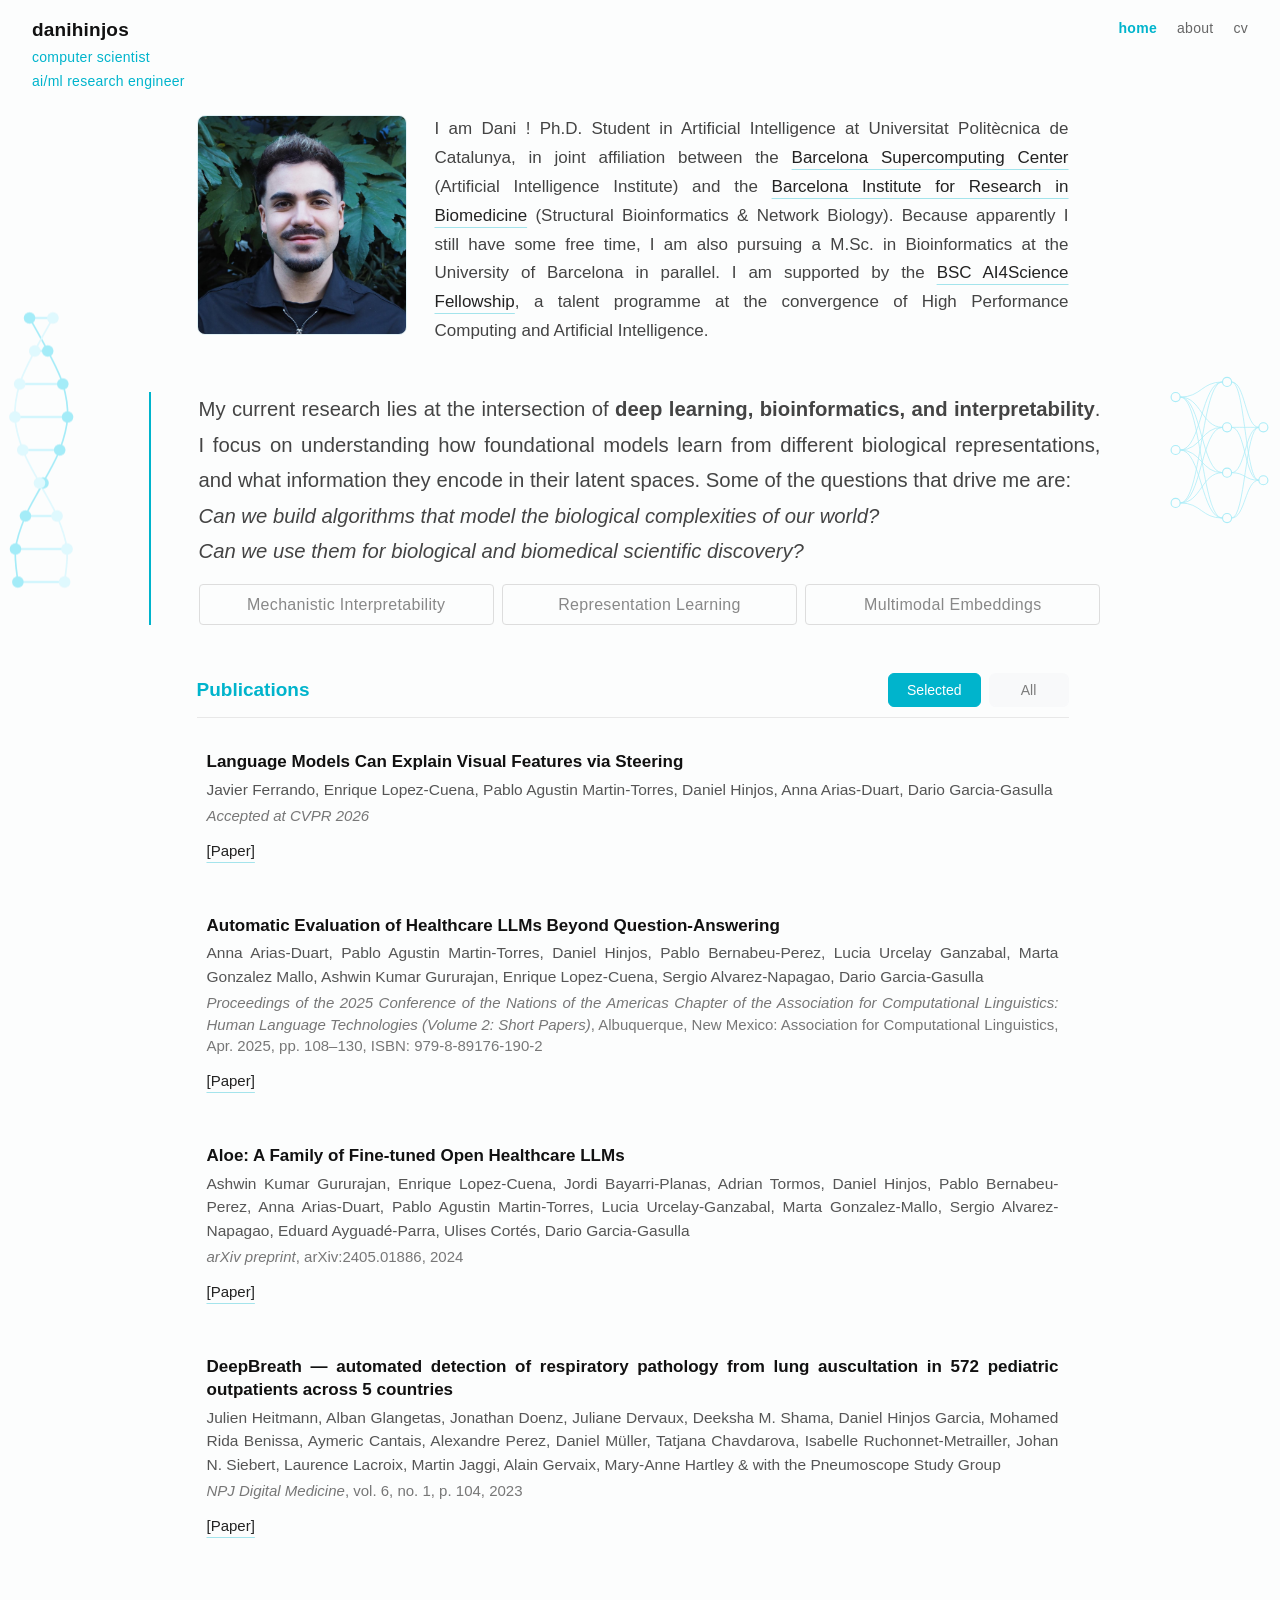
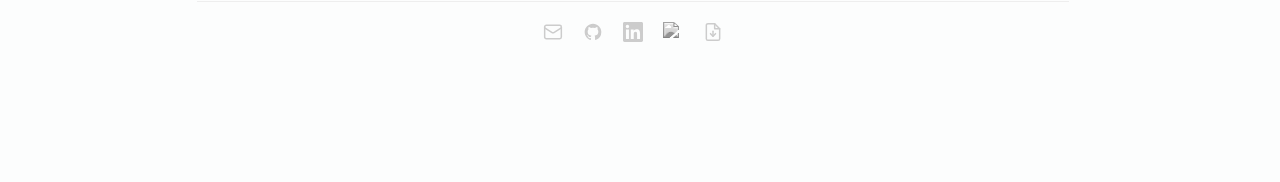
==== index.html @ aaa3933a "Remove 'phd student' from subtitle bar on both pages Co-Authored-By: Claude Sonnet 4.6 <noreply@anth" ====
<!DOCTYPE HTML>
<html lang="en">
<head>
  <meta http-equiv="Content-Type" content="text/html; charset=UTF-8">
  <title>Daniel Hinjos</title>
  <meta name="author" content="Daniel Hinjos García">
  <meta name="viewport" content="width=device-width, initial-scale=1">
  <link rel="stylesheet" href="style.css">
  <link rel="icon" type="image/x-icon" href="favicon.ico">
  <link rel="icon" type="image/png" sizes="32x32" href="favicon-32x32.png">
  <link rel="apple-touch-icon" sizes="180x180" href="apple-touch-icon.png">
</head>
<body>

<!-- DNA helix (left) -->
<svg id="dna-svg" class="deco-dna" xmlns="http://www.w3.org/2000/svg" width="110" height="540" viewBox="0 0 100 360">
  <!-- smooth strand paths updated by JS -->
  <path id="dna-sl" stroke="#00ccee" stroke-width="2" fill="none"/>
  <path id="dna-sr" stroke="#aaefff" stroke-width="2" fill="none"/>
  <!-- rungs (crossbar + dots only) -->
  <g class="dna-rung"><line x1="18" y1="20"  x2="82" y2="20"  stroke="#44ddff" stroke-width="2"/><circle cx="18" cy="20"  r="7" fill="#00ccee"/><circle cx="82" cy="20"  r="7" fill="#aaefff"/></g>
  <g class="dna-rung"><line x1="18" y1="60"  x2="82" y2="60"  stroke="#44ddff" stroke-width="2"/><circle cx="18" cy="60"  r="7" fill="#00ccee"/><circle cx="82" cy="60"  r="7" fill="#aaefff"/></g>
  <g class="dna-rung"><line x1="18" y1="100" x2="82" y2="100" stroke="#44ddff" stroke-width="2"/><circle cx="18" cy="100" r="7" fill="#00ccee"/><circle cx="82" cy="100" r="7" fill="#aaefff"/></g>
  <g class="dna-rung"><line x1="18" y1="140" x2="82" y2="140" stroke="#44ddff" stroke-width="2"/><circle cx="18" cy="140" r="7" fill="#00ccee"/><circle cx="82" cy="140" r="7" fill="#aaefff"/></g>
  <g class="dna-rung"><line x1="18" y1="180" x2="82" y2="180" stroke="#44ddff" stroke-width="2"/><circle cx="18" cy="180" r="7" fill="#00ccee"/><circle cx="82" cy="180" r="7" fill="#aaefff"/></g>
  <g class="dna-rung"><line x1="18" y1="220" x2="82" y2="220" stroke="#44ddff" stroke-width="2"/><circle cx="18" cy="220" r="7" fill="#00ccee"/><circle cx="82" cy="220" r="7" fill="#aaefff"/></g>
  <g class="dna-rung"><line x1="18" y1="260" x2="82" y2="260" stroke="#44ddff" stroke-width="2"/><circle cx="18" cy="260" r="7" fill="#00ccee"/><circle cx="82" cy="260" r="7" fill="#aaefff"/></g>
  <g class="dna-rung"><line x1="18" y1="300" x2="82" y2="300" stroke="#44ddff" stroke-width="2"/><circle cx="18" cy="300" r="7" fill="#00ccee"/><circle cx="82" cy="300" r="7" fill="#aaefff"/></g>
  <g class="dna-rung"><line x1="18" y1="340" x2="82" y2="340" stroke="#44ddff" stroke-width="2"/><circle cx="18" cy="340" r="7" fill="#00ccee"/><circle cx="82" cy="340" r="7" fill="#aaefff"/></g>
</svg>
<script>
(function () {
  const DUR = 8000, STEP = 900;
  const yPos = [20, 60, 100, 140, 180, 220, 260, 300, 340];
  const pathL = document.getElementById('dna-sl');
  const pathR = document.getElementById('dna-sr');
  const rungs = Array.from(document.querySelectorAll('.dna-rung'));
  // Cache rung child elements
  const rungParts = rungs.map(function(g) {
    return { line: g.querySelector('line'), circles: g.querySelectorAll('circle') };
  });

  // Smooth cosine wave: 1 → 0 → -1 → 0 → 1 with no harsh snapping at extremes
  function scaleAtPhase(phase) {
    return Math.cos(2 * Math.PI * phase);
  }

  function catmullRom(pts) {
    const n = pts.length;
    if (n < 2) return '';
    let d = 'M ' + pts[0].x.toFixed(2) + ' ' + pts[0].y;
    for (let i = 0; i < n - 1; i++) {
      const p0 = pts[Math.max(0, i - 1)];
      const p1 = pts[i];
      const p2 = pts[i + 1];
      const p3 = pts[Math.min(n - 1, i + 2)];
      const cp1x = (p1.x + (p2.x - p0.x) / 6).toFixed(2);
      const cp1y = (p1.y + (p2.y - p0.y) / 6).toFixed(2);
      const cp2x = (p2.x - (p3.x - p1.x) / 6).toFixed(2);
      const cp2y = (p2.y - (p3.y - p1.y) / 6).toFixed(2);
      d += ' C ' + cp1x + ' ' + cp1y + ' ' + cp2x + ' ' + cp2y + ' ' + p2.x.toFixed(2) + ' ' + p2.y;
    }
    return d;
  }

  function frame(t) {
    const lpts = [], rpts = [];
    for (let i = 0; i < 9; i++) {
      const phase = ((t + i * STEP) % DUR) / DUR;
      const s  = scaleAtPhase(phase);
      const lx = 50 - 32 * s;
      const rx = 50 + 32 * s;
      // Move rung line and dots to the computed positions
      const p = rungParts[i];
      p.line.setAttribute('x1', lx.toFixed(2));
      p.line.setAttribute('x2', rx.toFixed(2));
      p.circles[0].setAttribute('cx', lx.toFixed(2));
      p.circles[1].setAttribute('cx', rx.toFixed(2));
      lpts.push({x: lx, y: yPos[i]});
      rpts.push({x: rx, y: yPos[i]});
    }
    pathL.setAttribute('d', catmullRom(lpts));
    pathR.setAttribute('d', catmullRom(rpts));
    requestAnimationFrame(frame);
  }
  requestAnimationFrame(frame);
})();
</script>

<!-- Neural network (right) -->
<svg class="deco-nn" xmlns="http://www.w3.org/2000/svg" width="220" height="360" viewBox="0 0 160 220">
  <!-- input→hidden connections — pathLength=1 normalises dashoffset animation -->
  <g class="nn-conn-ih" fill="none" stroke="#00ccee" stroke-width="1">
    <path pathLength="1" d="M28,40  C56,40  56,20  84,20 "/><path pathLength="1" d="M28,40  C56,40  56,80  84,80 "/>
    <path pathLength="1" d="M28,40  C56,40  56,140 84,140"/><path pathLength="1" d="M28,40  C56,40  56,200 84,200"/>
    <path pathLength="1" d="M28,110 C56,110 56,20  84,20 "/><path pathLength="1" d="M28,110 C56,110 56,80  84,80 "/>
    <path pathLength="1" d="M28,110 C56,110 56,140 84,140"/><path pathLength="1" d="M28,110 C56,110 56,200 84,200"/>
    <path pathLength="1" d="M28,180 C56,180 56,20  84,20 "/><path pathLength="1" d="M28,180 C56,180 56,80  84,80 "/>
    <path pathLength="1" d="M28,180 C56,180 56,140 84,140"/><path pathLength="1" d="M28,180 C56,180 56,200 84,200"/>
  </g>
  <!-- hidden→output connections -->
  <g class="nn-conn-ho" fill="none" stroke="#00ccee" stroke-width="1">
    <path pathLength="1" d="M96,20  C114,20  114,80  132,80 "/><path pathLength="1" d="M96,20  C114,20  114,150 132,150"/>
    <path pathLength="1" d="M96,80  C114,80  114,80  132,80 "/><path pathLength="1" d="M96,80  C114,80  114,150 132,150"/>
    <path pathLength="1" d="M96,140 C114,140 114,80  132,80 "/><path pathLength="1" d="M96,140 C114,140 114,150 132,150"/>
    <path pathLength="1" d="M96,200 C114,200 114,80  132,80 "/><path pathLength="1" d="M96,200 C114,200 114,150 132,150"/>
  </g>
  <!-- input nodes -->
  <g class="nn-layer-i" fill="#00ccee" fill-opacity="0" stroke="#00ccee" stroke-width="1.5">
    <circle cx="22" cy="40"  r="6"/><circle cx="22" cy="110" r="6"/><circle cx="22" cy="180" r="6"/>
  </g>
  <!-- hidden nodes -->
  <g class="nn-layer-h" fill="#00ccee" fill-opacity="0" stroke="#00ccee" stroke-width="1.5">
    <circle cx="90" cy="20"  r="6"/><circle cx="90" cy="80"  r="6"/>
    <circle cx="90" cy="140" r="6"/><circle cx="90" cy="200" r="6"/>
  </g>
  <!-- output nodes -->
  <g class="nn-layer-o" fill="#00ccee" fill-opacity="0" stroke="#00ccee" stroke-width="1.5">
    <circle cx="138" cy="80"  r="6"/><circle cx="138" cy="150" r="6"/>
  </g>
</svg>

<header class="site-header">
  <a href="index.html" class="site-brand">
    <span class="site-name">danihinjos</span>
  </a>
  <nav>
    <a href="index.html" class="nav-active">home</a>
    <a href="about.html">about</a>
    <a href="DanielHinjosCV_PhD.pdf" target="_blank">cv</a>
  </nav>
</header>
<a href="index.html" class="site-subtitle-bar">computer scientist<br>ai/ml research engineer</a>

<div class="container">

  <!-- ── Profile ── -->
  <div class="profile">
    <img class="profile-photo" src="profile.jpg" alt="Daniel Hinjos García">
    <div class="profile-text">
      <!-- div class="subtitle">PhD Student · Artificial Intelligence for Drug Discovery</div -->
      <p>
        I am Dani ! Ph.D. Student in Artificial Intelligence at Universitat Politècnica de Catalunya,
        in joint affiliation between the <a href="https://www.bsc.es/">Barcelona Supercomputing Center</a> (Artificial Intelligence Institute)
        and the <a href="https://www.irbbarcelona.org/"> Barcelona Institute for Research in Biomedicine</a> (Structural Bioinformatics & Network Biology).
        Because apparently I still have some free time, I am also pursuing a M.Sc. in Bioinformatics at the University of Barcelona in parallel.
        I am supported by the <a href="https://www.bsc.es/join-us/excellence-career-opportunities/bsc-ai4science-fellowships">BSC AI4Science Fellowship</a>,
        a talent programme at the convergence of High Performance Computing and Artificial Intelligence.
      </p>
    </div>
  </div>

  <!-- ── Research ── -->

  <section id="research">
    <p class="research-lede">
      My current research lies at the intersection of <strong>deep learning, bioinformatics,
      and interpretability</strong>. I focus on understanding how foundational models learn from different biological representations, and what information they
      encode in their latent spaces. Some of the questions that drive me are:
      <em><br>Can we build algorithms that model the biological complexities of our world?<br> Can we use them for biological and biomedical scientific discovery?</em>
    </p>
    <div class="research-topics">
      <span class="research-topic">Mechanistic Interpretability</span>
      <span class="research-topic">Representation Learning</span>
      <span class="research-topic">Multimodal Embeddings</span>
    </div>
  </section>

  <!-- ── Publications ── -->
  <section id="publications">
    <div class="publications-header">
      <h2>Publications</h2>
      <div class="tab-bar">
        <button class="tab-btn tab-active" onclick="switchPubs('selected', this)">Selected</button>
        <button class="tab-btn" onclick="switchPubs('all', this)">All</button>
      </div>
    </div>

    <!-- To mark a publication as "selected", add data-selected="true" to its div -->

    <!-- Mar 2026 -->
    <div class="pub-entry" data-selected="true">
      <div class="pub-info">
        <div class="pub-title">Language Models Can Explain Visual Features via Steering</div>
        <div class="pub-authors">
          Javier Ferrando, Enrique Lopez-Cuena, Pablo Agustin Martin-Torres,
          Daniel Hinjos, Anna Arias-Duart, Dario Garcia-Gasulla
        </div>
        <div class="pub-venue">
          <em>Accepted at CVPR 2026</em>
        </div>
        <div class="pub-links">
          <a href="https://arxiv.org/html/2603.22593v1">[Paper]</a>
        </div>
      </div>
    </div>

    <!-- 2026 -->
    <div class="pub-entry" data-selected="false">
      <div class="pub-info">
        <div class="pub-title">Efficient Safety Retrofitting Against Jailbreaking for LLMs</div>
        <div class="pub-authors">
          D. Garcia-Gasulla, A. Tormos, A. Arias-Duart, D. Hinjos,
          O. Molina-Sedano, A. Kumar Gurarajan, M. Eugenia Cardello.
        </div>
        <div class="pub-venue">
          <em>Computer Safety, Reliability, and Security. SAFECOMP 2025 Workshops</em>,
          M. Törngren, B. Gallina, E. Schoitsch, E. Troubitsyna, and F. Bitsch, Eds.,
          Cham: Springer Nature Switzerland, 2026, pp. 537–565, ISBN: 978-3-032-02018-5
        </div>
        <div class="pub-links">
          <a href="#">[Paper]</a>
        </div>
      </div>
    </div>

    <!-- Apr 2025 -->
    <div class="pub-entry" data-selected="true">
      <div class="pub-info">
        <div class="pub-title">Automatic Evaluation of Healthcare LLMs Beyond Question-Answering</div>
        <div class="pub-authors">
          Anna Arias-Duart, Pablo Agustin Martin-Torres, Daniel Hinjos,
          Pablo Bernabeu-Perez, Lucia Urcelay Ganzabal, Marta Gonzalez Mallo,
          Ashwin Kumar Gururajan, Enrique Lopez-Cuena, Sergio Alvarez-Napagao,
          Dario Garcia-Gasulla
        </div>
        <div class="pub-venue">
          <em>Proceedings of the 2025 Conference of the Nations of the Americas Chapter of the
          Association for Computational Linguistics: Human Language Technologies (Volume 2: Short Papers)</em>,
          Albuquerque, New Mexico: Association for Computational Linguistics, Apr. 2025, pp. 108–130,
          ISBN: 979-8-89176-190-2
        </div>
        <div class="pub-links">
          <a href="https://aclanthology.org/2025.naacl-short.10/">[Paper]</a>
        </div>
      </div>
    </div>

    <!-- May 2024 -->
    <div class="pub-entry" data-selected="true">
      <div class="pub-info">
        <div class="pub-title">Aloe: A Family of Fine-tuned Open Healthcare LLMs</div>
        <div class="pub-authors">
          Ashwin Kumar Gururajan, Enrique Lopez-Cuena, Jordi Bayarri-Planas, Adrian Tormos,
          Daniel Hinjos, Pablo Bernabeu-Perez, Anna Arias-Duart, Pablo Agustin Martin-Torres,
          Lucia Urcelay-Ganzabal, Marta Gonzalez-Mallo, Sergio Alvarez-Napagao, Eduard Ayguadé-Parra,
          Ulises Cortés, Dario Garcia-Gasulla
        </div>
        <div class="pub-venue"><em>arXiv preprint</em>, arXiv:2405.01886, 2024</div>
        <div class="pub-links">
          <a href="https://doi.org/10.48550/arXiv.2405.01886">[Paper]</a>
        </div>
      </div>
    </div>

    <!-- 2024 -->
    <div class="pub-entry" data-selected="false">
      <div class="pub-info">
        <div class="pub-title">AI Lifecycle Zero-Touch Orchestration within the Edge-to-Cloud Continuum for Industry 5.0</div>
        <div class="pub-authors">
          E. Alberti, S. Alvarez-Napagao, V. Anaya, M. Barroso, C. Barrué, C. Beecks,
          L. Bergamasco, S. A. Chala, V. Gimenez-Abalos, A. Graß, D. Hinjos,
          M. Holtkemper, N. Jakubiak, A. Nizamis, E. Pristeri, M. Sànchez-Marrè,
          G. Schlake, J. Scholz, G. Scivoletto, S. Walter
        </div>
        <div class="pub-venue"><em>Systems</em>, vol. 12, no. 2, p. 48, 2024</div>
        <div class="pub-links">
          <a href="https://doi.org/10.3390/systems12020048">[Paper]</a>
        </div>
      </div>
    </div>

    <!-- 2023 -->
    <div class="pub-entry" data-selected="true">
      <div class="pub-info">
        <div class="pub-title">DeepBreath — automated detection of respiratory pathology from lung auscultation in 572 pediatric outpatients across 5 countries</div>
        <div class="pub-authors">
          Julien Heitmann, Alban Glangetas, Jonathan Doenz, Juliane Dervaux, Deeksha M. Shama,
          Daniel Hinjos Garcia, Mohamed Rida Benissa, Aymeric Cantais, Alexandre Perez,
          Daniel Müller, Tatjana Chavdarova, Isabelle Ruchonnet-Metrailler, Johan N. Siebert,
          Laurence Lacroix, Martin Jaggi, Alain Gervaix, Mary-Anne Hartley & with the Pneumoscope Study Group
        </div>
        <div class="pub-venue"><em>NPJ Digital Medicine</em>, vol. 6, no. 1, p. 104, 2023</div>
        <div class="pub-links">
          <a href="https://doi.org/10.1038/s41746-023-00838-3">[Paper]</a>
        </div>
      </div>
    </div>

    <div class="pub-entry" data-selected="false">
      <div class="pub-info">
        <div class="pub-title">Exploring the Role of Explainability in AI-Assisted Embryo Selection</div>
        <div class="pub-authors">
          Lucia Urcelay, Daniel Hinjos, Pablo Martin-Torres, Marta González, Marta Méndez,
          Salva Cívico, Sergio Álvarez-Napagao, Dario Garcia-Gasulla
        </div>
        <div class="pub-venue">
          <em>Artificial Intelligence Research and Development: Proceedings of the 25th International
          Conference of the Catalan Association for Artificial Intelligence</em>,
          IOS Press, vol. 375, 2023, p. 153
        </div>
        <div class="pub-links">
          <a href="https://doi.org/10.3233/FAIA230678">[Paper]</a>
        </div>
      </div>
    </div>

    <div class="pub-entry" data-selected="false">
      <div class="pub-info">
        <div class="pub-title">Boosting AutoML and XAI in Manufacturing: AI Model Generation Framework</div>
        <div class="pub-authors">
          M. Barroso, A. Tormos, D. Hinjos García, A. Arias-Duart,
          A. Ciria-Balaguer, E. Alberti, D. Garcia-Gasulla
        </div>
        <div class="pub-venue">
          <em>Artificial Intelligence in Manufacturing: Enabling Intelligent, Flexible and
          Cost-Effective Production Through AI</em>, Springer, 2023, pp. 333–350
        </div>
        <div class="pub-links">
          <a href="https://doi.org/10.1007/978-3-031-46452-2_19">[Paper]</a>
        </div>
      </div>
    </div>

  </section>

  <footer>
    <div class="footer-links">
      <a href="mailto:danihinjos@gmail.com" class="footer-icon-link" title="Email">
        <svg xmlns="http://www.w3.org/2000/svg" width="20" height="20" viewBox="0 0 24 24" fill="none" stroke="currentColor" stroke-width="1.8" stroke-linecap="round" stroke-linejoin="round"><rect x="2" y="4" width="20" height="16" rx="2"/><path d="m22 7-8.97 5.7a1.94 1.94 0 0 1-2.06 0L2 7"/></svg>
      </a>
      <a href="https://github.com/danihinjos" class="footer-icon-link" title="GitHub" target="_blank">
        <svg xmlns="http://www.w3.org/2000/svg" width="20" height="20" viewBox="0 0 24 24" fill="currentColor"><path d="M12 2C6.477 2 2 6.484 2 12.017c0 4.425 2.865 8.18 6.839 9.504.5.092.682-.217.682-.483 0-.237-.008-.868-.013-1.703-2.782.605-3.369-1.343-3.369-1.343-.454-1.158-1.11-1.466-1.11-1.466-.908-.62.069-.608.069-.608 1.003.07 1.531 1.032 1.531 1.032.892 1.53 2.341 1.088 2.91.832.092-.647.35-1.088.636-1.338-2.22-.253-4.555-1.113-4.555-4.951 0-1.093.39-1.988 1.029-2.688-.103-.253-.446-1.272.098-2.65 0 0 .84-.27 2.75 1.026A9.564 9.564 0 0 1 12 6.844a9.59 9.59 0 0 1 2.504.337c1.909-1.296 2.747-1.027 2.747-1.027.546 1.379.202 2.398.1 2.651.64.7 1.028 1.595 1.028 2.688 0 3.848-2.339 4.695-4.566 4.943.359.309.678.92.678 1.855 0 1.338-.012 2.419-.012 2.747 0 .268.18.58.688.482A10.02 10.02 0 0 0 22 12.017C22 6.484 17.522 2 12 2z"/></svg>
      </a>
      <a href="https://www.linkedin.com/in/daniel-hinjos-garcia" class="footer-icon-link" title="LinkedIn" target="_blank">
        <svg xmlns="http://www.w3.org/2000/svg" width="20" height="20" viewBox="0 0 24 24" fill="currentColor"><path d="M20.447 20.452h-3.554v-5.569c0-1.328-.027-3.037-1.852-3.037-1.853 0-2.136 1.445-2.136 2.939v5.667H9.351V9h3.414v1.561h.046c.477-.9 1.637-1.85 3.37-1.85 3.601 0 4.267 2.37 4.267 5.455v6.286zM5.337 7.433a2.062 2.062 0 0 1-2.063-2.065 2.064 2.064 0 1 1 2.063 2.065zm1.782 13.019H3.555V9h3.564v11.452zM22.225 0H1.771C.792 0 0 .774 0 1.729v20.542C0 23.227.792 24 1.771 24h20.451C23.2 24 24 23.227 24 22.271V1.729C24 .774 23.2 0 22.222 0h.003z"/></svg>
      </a>
      <a href="https://scholar.google.com/citations?user=0cdrSZ8AAAAJ&hl=es" class="footer-icon-link" title="Google Scholar" target="_blank">
        <img src="https://scholar.google.com/favicon.ico" alt="Google Scholar" />
      </a>
      <a href="DanielHinjosCV_PhD.pdf" class="footer-icon-link" title="Download CV" target="_blank">
        <svg xmlns="http://www.w3.org/2000/svg" width="20" height="20" viewBox="0 0 24 24" fill="none" stroke="currentColor" stroke-width="1.8" stroke-linecap="round" stroke-linejoin="round"><path d="M14 2H6a2 2 0 0 0-2 2v16a2 2 0 0 0 2 2h12a2 2 0 0 0 2-2V8z"/><polyline points="14 2 14 8 20 8"/><line x1="12" y1="11" x2="12" y2="17"/><polyline points="9 14 12 17 15 14"/></svg>
      </a>
    </div>
  </footer>

</div>

<script>
function switchPubs(type, button) {
  // Remove active class from all buttons
  const buttons = document.querySelectorAll('.tab-btn');
  buttons.forEach(btn => btn.classList.remove('tab-active'));

  // Add active class to clicked button
  button.classList.add('tab-active');

  // Show/hide publications based on type
  const publications = document.querySelectorAll('.pub-entry');
  publications.forEach(pub => {
    if (type === 'selected') {
      pub.style.display = pub.getAttribute('data-selected') === 'true' ? 'flex' : 'none';
    } else {
      pub.style.display = 'flex';
    }
  });
}

// Initialize on page load
document.addEventListener('DOMContentLoaded', function() {
  // Make sure "Selected" tab is active and shows only selected publications
  switchPubs('selected', document.querySelector('.tab-btn.tab-active'));
});
</script>

</body>
</html>
---- style.css ----
/* ── Reset ── */
* { margin: 0; padding: 0; box-sizing: border-box; }

body {
  min-height: 100vh;
  font-family: 'Helvetica Neue', Helvetica, Arial, sans-serif;
  font-size: 20px;
  color: #333;
  background: #fcfdfd;
  line-height: 1.7;
  text-align: justify;
  overflow-x: hidden;
}

html {
  overflow-x: clip;
  scrollbar-gutter: stable;
}

h1, h2, h3, h4, h5, h6 {
  line-height: 1.25;
}

h2 {
  font-size: 22px;
}

.section-title {
  font-size: 21px;
}

html {
  min-height: 100%;
}

footer {
  text-align: center;
  margin-top: 48px;
  padding-top: 20px;
  padding-bottom: 20px;
  border-top: 1px solid #eee;
}

a { color: #222; text-decoration: underline; text-decoration-color: rgba(0,180,204,0.35); text-decoration-thickness: 1px; text-underline-offset: 6px; }
a:hover { color: #222; text-decoration-color: rgba(240,146,40,0.5); }

.container {
  max-width: 920px;
  margin: 0 auto;
  padding: 115px 24px 120px;
}

/* ── Site header ── */
.site-header {
  position: fixed;
  top: 0;
  left: 0;
  right: 0;
  z-index: 100;
  display: flex;
  justify-content: space-between;
  align-items: center;
  padding: 12px 32px;
  background: #fcfdfd;
}


.site-brand {
  text-decoration: none;
}

.site-name {
  font-weight: 700;
  font-size: 19px;
  color: #111;
  letter-spacing: 0.01em;
}

.site-subtitle {
  font-size: 13px;
  color: #00b4cc;
  line-height: 1.3;
  margin-top: 2px;
  font-weight: 500;
}

.site-subtitle-bar {
  position: fixed;
  top: 46px;
  left: 32px;
  z-index: 101;
  font-size: 14px;
  color: #00b4cc;
  font-weight: 500;
  letter-spacing: 0.02em;
  pointer-events: auto;
  background: #fcfdfd;
  padding-bottom: 4px;
  text-decoration: none;
}

nav {
  display: flex;
  gap: 20px;
  font-size: 14px;
}

nav a {
  color: #666;
  font-weight: 500;
  letter-spacing: 0.02em;
  text-decoration: none;
}

nav a:hover { color: #f09228; text-decoration: none; }

nav a.nav-active {
  color: #00b4cc;
  font-weight: 700;
}


/* ── Profile (main page) ── */
.profile {
  margin-bottom: 36px;
  overflow: hidden;
}

.profile-photo {
  float: left;
  width: 210px;
  height: 220px;
  border-radius: 8px;
  object-fit: cover;
  object-position: center top;
  border: 1px solid #e0f0f4;
  margin-right: 28px;
  margin-bottom: 0px;
}

.profile-text h1 {
  font-size: 29px;
  font-weight: 700;
  color: #111;
  margin-bottom: 3px;
}

.subtitle {
  font-size: 13.5px;
  color: #00b4cc;
  font-weight: 600;
  margin-bottom: 12px;
  letter-spacing: 0.01em;
}

.profile-text p {
  margin-bottom: 10px;
  color: #444;
  font-size: 17px;
}

.profile-links {
  margin-top: 12px;
  font-size: 15px;
}

.profile-links a { margin-right: 2px; }

/* ── About page header ── */
.page-header {
  display: flex;
  gap: 24px;
  align-items: center;
  margin-bottom: 36px;
  padding-bottom: 24px;
  border-bottom: 1px solid #eee;
}

.profile-photo-sm {
  flex-shrink: 0;
  width: 80px;
  height: 80px;
  border-radius: 50%;
  object-fit: cover;
  object-position: center top;
  border: 2px solid #e0f0f4;
  box-shadow: 0 2px 8px rgba(0,180,204,0.12);
}

.page-header h1 {
  font-size: 24px;
  font-weight: 700;
  color: #111;
  margin-bottom: 2px;
}

/* ── Sections ── */
section { margin-bottom: 40px; }

section h2 {
  font-size: 19px;
  font-weight: 700;
  color: #00b4cc;
  border-bottom: 1px solid #e8e8e8;
  padding-bottom: px;
  margin-bottom: 20px;
}

#research {
  margin-bottom: 26px;
  position: relative;
  left: -48px;
  width: calc(100% + 128px);
  border-left: 2px solid #00b4cc;
  padding-left: 48px;
  padding-right: 48px;
}

.research-lede {
  font-size: 20.3px;
  color: #444;
  line-height: 1.75;
  margin: 0;
}

.research-topics {
  display: flex;
  gap: 8px;
  margin-top: 14px;
}

.research-topic {
  flex: 1;
  text-align: center;
  font-size: 16px;
  color: #888;
  border: 1px solid #ddd;
  border-radius: 4px;
  padding: 6px 10px;
  letter-spacing: 0.02em;
}


/* ── Research Interests ── */
.research-interests {
  display: flex;
  flex-direction: column;
  gap: 10px;
  margin-top: 12px;
}

.ri-item {
  display: flex;
  gap: 12px;
  align-items: flex-start;
  padding: 10px 12px;
  background: #f5fbfd;
  border-left: 3px solid #00b4cc;
  border-radius: 0 5px 5px 0;
  font-size: 14px;
}

.ri-icon { font-size: 18px; flex-shrink: 0; margin-top: 1px; }
.ri-item strong { color: #111; display: block; margin-bottom: 1px; }
.ri-item span { color: #555; font-size: 13px; }

/* ── Publications ── */
.pub-entry {
  display: flex;
  gap: 18px;
  margin-bottom: 24px;
  padding: 12px 10px;
  border-radius: 6px;
  transition: background 0.18s;
}

.pub-entry:hover { background: #f5fbfd; }

.pub-thumb {
  flex-shrink: 0;
  width: 110px;
  height: 76px;
  background: linear-gradient(135deg, #e8f4f8, #d0eaf4);
  border-radius: 5px;
  border: 1px solid #c8e4ee;
  display: flex;
  align-items: center;
  justify-content: center;
  overflow: hidden;
}

.pub-thumb img { width: 100%; height: 100%; object-fit: cover; }
.pub-thumb-icon { color: #00b4cc; font-size: 26px; }

.pub-info .pub-title {
  font-weight: 600;
  font-size: 17px;
  color: #111;
  margin-bottom: 4px;
  line-height: 1.4;
}

.pub-info .pub-authors {
  font-size: 15.5px;
  color: #555;
  margin-bottom: 4px;
  line-height: 1.5;
}

.pub-info .pub-authors strong { color: #111; }

.pub-info .pub-venue {
  font-size: 15px;
  color: #777;
  margin-bottom: 5px;
  line-height: 1.45;
}

.pub-info .pub-links a { font-size: 15px; margin-right: 8px; }

/* ── About Me paragraphs ── */
/* ── About split layout ── */
.about-split {
  display: flex;
  gap: 48px;
  align-items: flex-start;
  position: relative;
  left: -200px;
  width: calc(100% + 400px);
  margin-bottom: 48px;
}

.about-col-left {
  flex: 1;
  display: flex;
  flex-direction: column;
  gap: 20px;
}

.about-photo {
  width: 100%;
  aspect-ratio: 16 / 9;
  object-fit: cover;
  object-position: center 55%;
  border-radius: 6px;
}

.about-extra-photo {
  width: 100%;
  aspect-ratio: 16 / 9;
  object-fit: cover;
  border-radius: 6px;
  margin-top: 24px;
}

.about-extra-figure {
  margin-top: -20px;
}

.about-extra-img-wrap {
  overflow: hidden;
  border-radius: 6px;
}

.about-col-left .about-extra-photo {
  object-position: center 65%;
  margin-top: 0;
}

.about-extra-caption {
  font-size: 13px;
  color: #888;
  margin-top: 6px;
  text-align: right;
  font-style: italic;
}

.about-col-right .about-extra-photo {
  object-position: center 25%;
}

.about-col-right {
  flex: 1;
  padding-top: 0;
  border-left: 1px solid #e0e0e0;
  padding-left: 48px;
}

.about-col-title {
  font-size: 24px;
  font-weight: 700;
  color: #111;
  margin-bottom: 16px;
  border-bottom: none;
  padding-bottom: 0;
}

@media (max-width: 700px) {
  .about-split {
    flex-direction: column;
    left: 0;
    width: 100%;
  }
}

.about-p {
  font-size: 19.5px;
  color: #444;
  margin-bottom: 12px;
  line-height: 1.75;
}

#certifications {
  position: relative;
  left: -200px;
  width: calc(100% + 400px);
}

#publications {
  margin-top: 48px;
}

.publications-header {
  display: flex;
  justify-content: space-between;
  align-items: center;
  margin-bottom: 20px;
  border-bottom: 1px solid #e8e8e8;
  padding-bottom: 10px;
}

.publications-header h2 {
  margin: 0;
  font-size: 19px;
  font-weight: 700;
  color: #00b4cc;
  border-bottom: none;
  padding-bottom: 0;
}

.tab-bar {
  display: flex;
  gap: 8px;
  border-bottom: none;
  padding-bottom: 0;
}

.tab-btn {
  background: #f8f9fa;
  border: 1px solid #f8f9fa;
  padding: 8px 18px;
  font-size: 14px;
  font-family: inherit;
  color: #666;
  cursor: pointer;
  border-radius: 6px;
  transition: all 0.15s;
  font-weight: 500;
  min-width: 80px;
  text-align: center;
}

.tab-btn:hover {
  background: #e9ecef;
  color: #495057;
  border-color: #e9ecef;
}

.tab-btn.tab-active {
  background: #00b4cc;
  color: white;
  border-color: #00b4cc;
}

.tab-btn:not(.tab-active) {
  opacity: 0.85;
}

.tab-btn.tab-active {
  opacity: 1;
}


/* ── Summary cards ── */
.summary-col-label {
  font-size: 11.5px;
  font-weight: 700;
  letter-spacing: 0.08em;
  text-transform: uppercase;
  color: #aaa;
  margin-bottom: 10px;
}

.summary-cards {
  display: grid;
  grid-template-columns: repeat(auto-fill, minmax(220px, 1fr));
  gap: 12px;
  margin-bottom: 4px;
}

.sum-card {
  border: 1px solid #d8f0f5;
  border-radius: 7px;
  padding: 12px 14px;
  background: #f5fbfd;
  display: flex;
  flex-direction: column;
  gap: 3px;
}

.sum-card-past {
  border-color: #e8e8e8;
  background: #fafafa;
}

.sum-card-tag {
  font-size: 11.5px;
  font-weight: 700;
  letter-spacing: 0.07em;
  text-transform: uppercase;
  color: #00b4cc;
  margin-bottom: 2px;
}

.sum-card-past .sum-card-tag { color: #aaa; }

.sum-card-title {
  font-size: 19px;
  font-weight: 700;
  color: #111;
  line-height: 1.3;
}

.sum-card-sub {
  font-size: 17px;
  color: #666;
  line-height: 1.4;
}

.sum-card-detail {
  font-size: 17px;
  color: #555;
  margin-top: 4px;
  line-height: 1.45;
}

.sum-card-date {
  font-size: 14px;
  color: #aaa;
  margin-top: auto;
  padding-top: 6px;
}

/* ── Journey two-column ── */
.journey-cols {
  display: flex;
  gap: 48px;
  align-items: flex-start;
  position: relative;
  left: -200px;
  width: calc(100% + 400px);
}

.journey-col {
  flex: 1;
}

.journey-col:last-child {
  border-left: 1px solid #e0e0e0;
  padding-left: 48px;
}

/* remove duplicate education column */

@media (max-width: 700px) {
  .journey-cols {
    flex-direction: column;
  }
  .journey-col:last-child {
    border-left: none;
    padding-left: 0;
    border-top: 1px solid #e0e0e0;
    padding-top: 28px;
  }
}

/* ── Timeline section label ── */
.tl-section-label {
  font-size: 11.5px;
  font-weight: 700;
  letter-spacing: 0.08em;
  text-transform: uppercase;
  color: #aaa;
  margin-bottom: 14px;
}

/* ── Timeline (About page) ── */
.timeline {
  position: relative;
  padding-left: 20px;
}

.timeline::before {
  content: '';
  position: absolute;
  left: 5px;
  top: 4px;
  bottom: 4px;
  width: 2px;
  background: #d8f0f5;
  border-radius: 2px;
}

.tl-entry {
  position: relative;
  display: flex;
  gap: 18px;
  margin-bottom: 24px;
}

.tl-dot {
  flex-shrink: 0;
  width: 12px;
  height: 12px;
  border-radius: 50%;
  background: #00b4cc;
  border: 2px solid #fff;
  box-shadow: 0 0 0 2px #00b4cc;
  margin-top: 4px;
  position: relative;
  left: -26px;
  flex-basis: 12px;
}

.tl-dot-sm {
  width: 8px;
  height: 8px;
  left: -24px;
  background: #a0dde8;
  box-shadow: 0 0 0 2px #a0dde8;
  margin-top: 6px;
}

.tl-body { flex: 1; padding-left: 0; }

.tl-header {
  display: flex;
  justify-content: space-between;
  align-items: flex-start;
  flex-wrap: wrap;
  gap: 4px;
  margin-bottom: 4px;
}

/* ── Shared entry styles ── */
.entry-title {
  font-weight: 700;
  font-size: 20px;
  color: #111;
}

.entry-subtitle {
  font-size: 18px;
  color: #555;
  line-height: 1.4;
}

.entry-date {
  font-size: 17px;
  color: #999;
  white-space: nowrap;
  padding-top: 2px;
}

.entry-bullets {
  list-style: disc;
  margin: 6px 0 0 16px;
  font-size: 17px;
  color: #444;
}

.entry-bullets li { margin-bottom: 3px; line-height: 1.5; }

/* ── Skills ── */
.skills-row {
  font-size: 14px;
  margin-bottom: 8px;
  color: #444;
}

.skills-row strong { color: #111; }

/* ── Certifications ── */
.cert-list {
  margin-left: 16px !important;
}

.cert-list li { margin-bottom: 5px; font-size: 18px; }

/* ── Languages ── */
.lang-grid {
  display: grid;
  grid-template-columns: 1fr 1fr;
  gap: 8px 32px;
  font-size: 14px;
  max-width: 560px;
}

.lang-entry {
  display: flex;
  justify-content: space-between;
  border-bottom: 1px dotted #ddd;
  padding-bottom: 5px;
}

.lang-name { color: #111; font-weight: 500; }
.lang-level { color: #777; font-style: italic; }

/* ── Footer ── */
footer {
  text-align: center;
  margin-top: 48px;
  padding-top: 20px;
  border-top: 1px solid #eee;
}

.footer-links {
  display: flex;
  justify-content: center;
  gap: 20px;
}

.footer-icon-link {
  color: #ccc;
  transition: color 0.15s;
  display: flex;
  align-items: center;
  justify-content: center;
}

.footer-icon-link img {
  width: 20px;
  height: 20px;
  display: block;
  filter: grayscale(100%);
  transition: filter 0.15s;
}

.footer-icon-link:hover {
  color: #00b4cc;
  text-decoration: none;
}

.footer-icon-link:hover img {
  filter: none;
}

/* ── Decorative background icons ── */

/* DNA rung positions driven entirely by JS */

/* NN: node pulse */
@keyframes node-on {
  0%, 100% { fill-opacity: 0; }
  8%        { fill-opacity: 0.9; }
  20%       { fill-opacity: 0; }
}

/* NN: connection draws in poco a poco, holds, then fades — resets invisibly */
@keyframes draw-conn {
  0%   { stroke-dashoffset: 1; opacity: 0; }
  4%   { stroke-dashoffset: 1; opacity: 0.75; }
  24%  { stroke-dashoffset: 0; opacity: 0.75; }
  36%  { stroke-dashoffset: 0; opacity: 0;    }
  37%  { stroke-dashoffset: 1; opacity: 0;    }
  100% { stroke-dashoffset: 1; opacity: 0;    }
}

.deco-dna, .deco-nn {
  position: fixed;
  top: 50%;
  transform: translateY(-50%);
  pointer-events: none;
  z-index: 0;
}

/* NN layer activations — staggered forward pass, 6s cycle */
.nn-layer-i circle { animation: node-on  6s ease-in-out infinite; }
.nn-conn-ih path   { animation: draw-conn 6s ease-in-out infinite 0.5s;  stroke-dasharray: 1; }
.nn-layer-h circle { animation: node-on  6s ease-in-out infinite 1.6s; }
.nn-conn-ho path   { animation: draw-conn 6s ease-in-out infinite 2.1s;  stroke-dasharray: 1; }
.nn-layer-o circle { animation: node-on  6s ease-in-out infinite 3.0s; }
.deco-dna { left: calc(50% - 750px); opacity: 0.35; }
.deco-nn  { right: calc(50% - 750px); opacity: 0.32; }

@media (max-width: 1080px) {
  .deco-dna, .deco-nn { display: none; }
}

@media (min-width: 1081px) and (max-width: 1199px) {
  .deco-dna {
    left: max(0px, calc(50% - 670px));
    transform: translateY(-50%) scale(0.55);
    transform-origin: left center;
  }
  .deco-nn {
    right: max(0px, calc(50% - 680px));
    transform: translateY(-50%) scale(0.35);
    transform-origin: right center;
  }
}

@media (min-width: 1200px) and (max-width: 1350px) {
  .deco-dna {
    left: max(0px, calc(50% - 670px));
    transform: translateY(-50%) scale(0.75);
    transform-origin: left center;
  }
  .deco-nn {
    right: max(0px, calc(50% - 680px));
    transform: translateY(-50%) scale(0.55);
    transform-origin: right center;
  }
}

@media (min-width: 1351px) and (max-width: 1499px) {
  .deco-dna {
    left: max(0px, calc(50% - 670px));
    transform: translateY(-50%) scale(0.9);
    transform-origin: left center;
  }
  .deco-nn {
    right: max(0px, calc(50% - 680px));
    transform: translateY(-50%) scale(0.75);
    transform-origin: right center;
  }
}

@media (max-width: 1600px) {
  .about-split,
  #certifications,
  .journey-cols {
    position: static;
    left: auto;
    width: 100%;
  }
  .about-p {
    font-size: 18px;
  }
}

/* ── Responsive ── */
@media (max-width: 620px) {
  .profile { flex-direction: column; align-items: center; text-align: center; }
  .page-header { flex-direction: column; align-items: center; text-align: center; }
  .pub-entry { flex-direction: column; }
  .pub-thumb { width: 100%; height: 100px; }
  .lang-grid { grid-template-columns: 1fr; max-width: 100%; }
  .tl-header { flex-direction: column; }
  nav { gap: 12px; }
}

@media (max-width: 768px) {
  /* Container */
  .container {
    padding: 95px 16px 80px;
  }

  /* Header */
  .site-header {
    padding: 10px 16px;
  }
  .site-subtitle-bar {
    top: 42px;
    left: 16px;
    font-size: 11px;
  }

  /* Reset all bleed sections */
  #research,
  .about-split,
  #certifications,
  .journey-cols {
    position: static;
    left: auto;
    width: 100%;
  }

  /* Research section */
  #research {
    border-left: 2px solid #00b4cc;
    padding-left: 16px;
    padding-right: 0;
  }
  .research-topics {
    flex-wrap: wrap;
  }
  .research-topic {
    flex: 1 1 40%;
  }

  /* Profile */
  .profile-photo {
    float: none;
    display: block;
    margin: 0 auto 20px;
    width: 160px;
    height: 170px;
  }
  .profile-text h1 {
    font-size: 24px;
  }
  .profile-text p {
    font-size: 15px;
    text-align: justify;
  }

  .research-lede {
    font-size: 15px;
  }

  /* About split */
  .about-split {
    flex-direction: column;
    gap: 24px;
  }
  .about-col-right {
    border-left: none;
    padding-left: 0;
    border-top: 1px solid #e0e0e0;
    padding-top: 24px;
  }
  .about-photo {
    aspect-ratio: 4 / 3;
  }
  .about-extra-figure {
    margin-top: 16px;
  }
  .about-p {
    font-size: 16px;
  }
  .about-col-title {
    font-size: 20px;
  }

  /* Publications */
  .pub-entry { flex-direction: column; }
  .pub-thumb { width: 100%; height: 100px; }
  .pub-info .pub-title { font-size: 14px; }
  .pub-info .pub-authors { font-size: 12px; }
  .pub-info .pub-venue { font-size: 12px; }

  /* Entries */
  .entry-title { font-size: 17px; }
  .entry-subtitle { font-size: 15px; }
  .entry-date { font-size: 14px; }

  /* Sum cards */
  .sum-card-title { font-size: 16px; }
  .sum-card-sub, .sum-card-detail { font-size: 14px; }

  /* Nav */
  nav { gap: 12px; font-size: 13px; }
  .site-name { font-size: 17px; }

  /* Section titles */
  section h2 { font-size: 17px; }
}
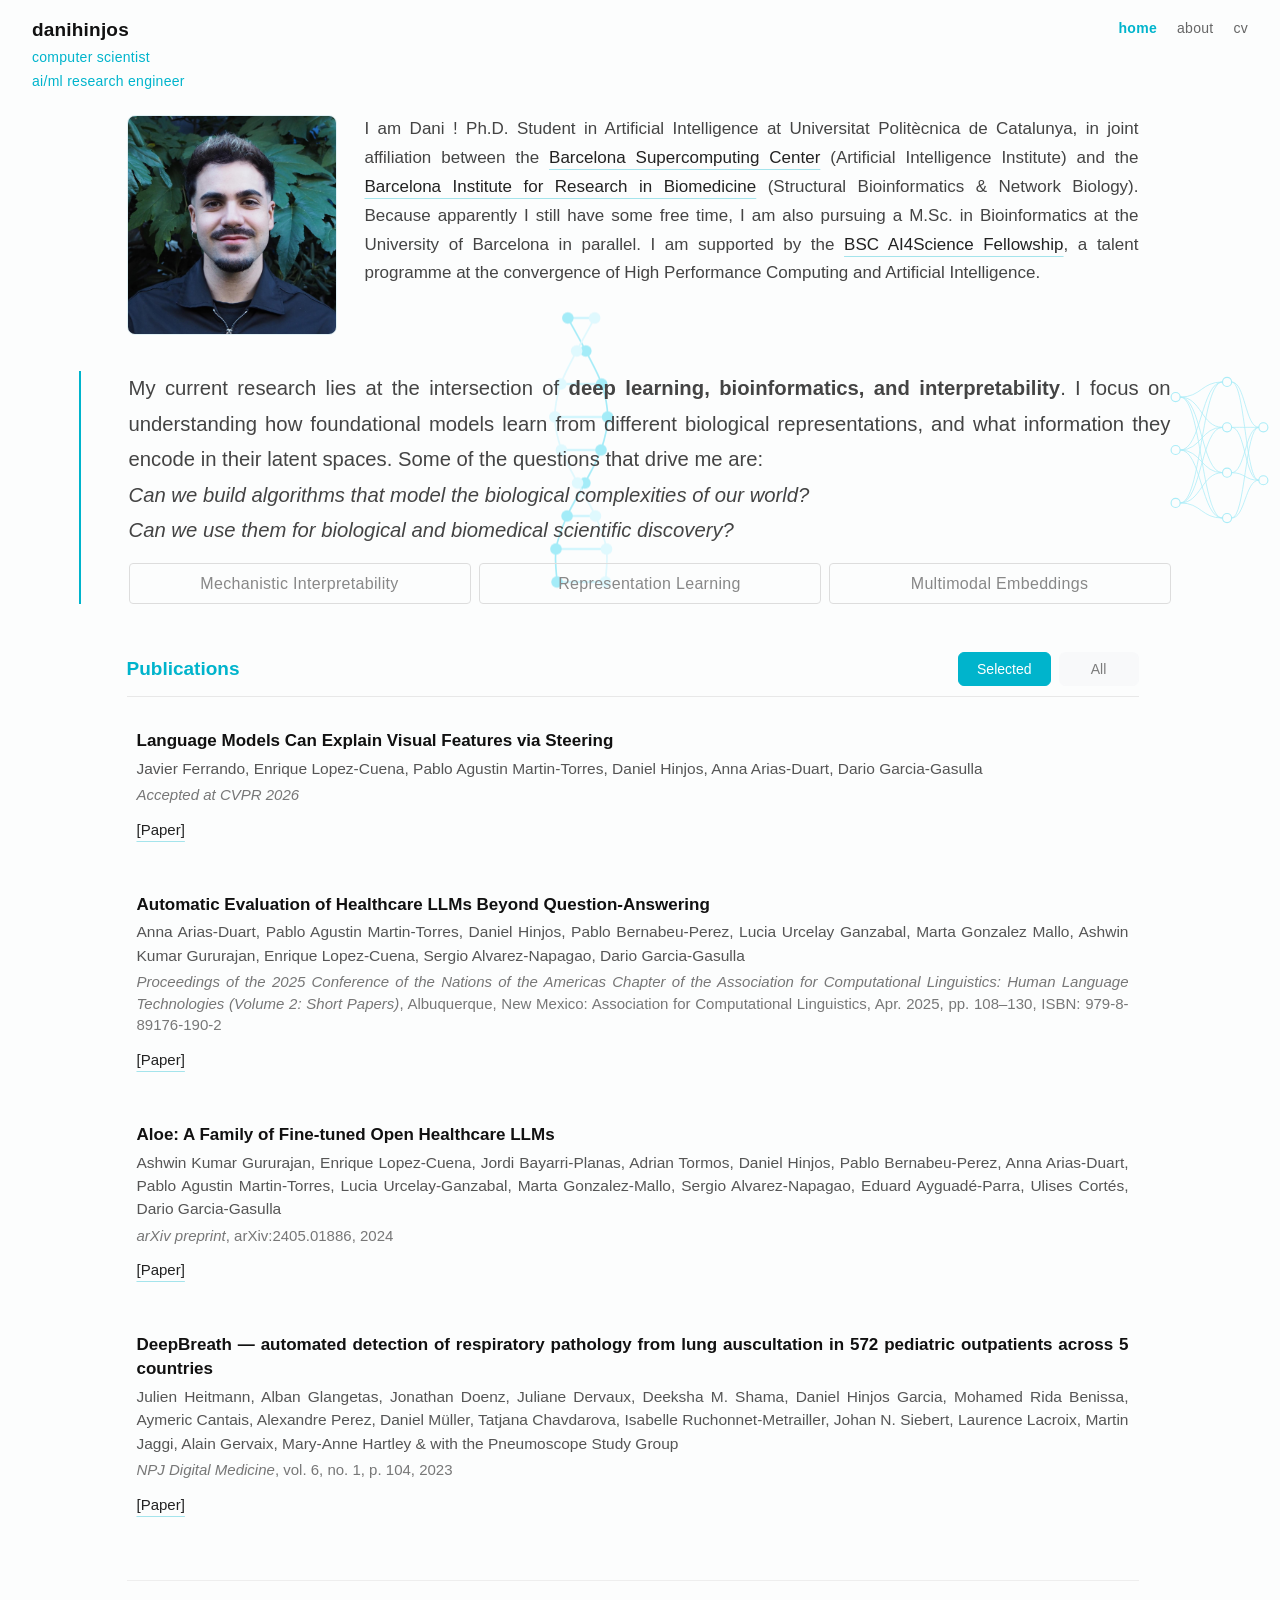
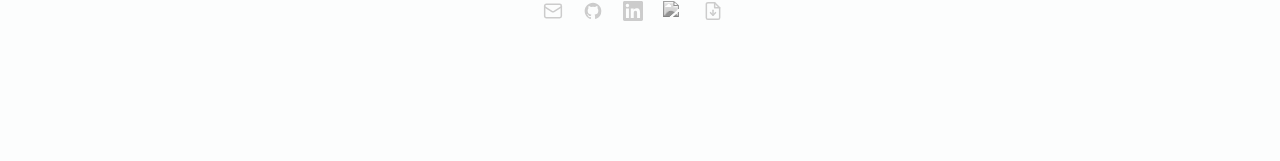
==== commit ba8e423d: "Add mini DNA and NN beside profile photo on mobile Co-Authored-By: Claude Sonnet 4.6 <noreply@anthro" ====
--- a/index.html
+++ b/index.html
@@ -136,7 +136,39 @@
 
   <!-- ── Profile ── -->
   <div class="profile">
-    <img class="profile-photo" src="profile.jpg" alt="Daniel Hinjos García">
+    <div class="profile-photo-wrap">
+      <svg class="deco-dna-mini" xmlns="http://www.w3.org/2000/svg" width="44" height="170" viewBox="0 0 40 155">
+        <path d="M5,0 C5,17 35,17 35,35 C35,52 5,52 5,70 C5,87 35,87 35,105 C35,122 5,122 5,140 C5,150 35,150 35,155" stroke="#00ccee" stroke-width="1.5" fill="none"/>
+        <path d="M35,0 C35,17 5,17 5,35 C5,52 35,52 35,70 C35,87 5,87 5,105 C5,122 35,122 35,140 C35,150 5,150 5,155" stroke="#aaefff" stroke-width="1.5" fill="none"/>
+        <line x1="5"  y1="0"   x2="35" y2="0"   stroke="#44ddff" stroke-width="1.5"/><circle cx="5"  cy="0"   r="4" fill="#00ccee"/><circle cx="35" cy="0"   r="4" fill="#aaefff"/>
+        <line x1="35" y1="35"  x2="5"  y2="35"  stroke="#44ddff" stroke-width="1.5"/><circle cx="35" cy="35"  r="4" fill="#00ccee"/><circle cx="5"  cy="35"  r="4" fill="#aaefff"/>
+        <line x1="5"  y1="70"  x2="35" y2="70"  stroke="#44ddff" stroke-width="1.5"/><circle cx="5"  cy="70"  r="4" fill="#00ccee"/><circle cx="35" cy="70"  r="4" fill="#aaefff"/>
+        <line x1="35" y1="105" x2="5"  y2="105" stroke="#44ddff" stroke-width="1.5"/><circle cx="35" cy="105" r="4" fill="#00ccee"/><circle cx="5"  cy="105" r="4" fill="#aaefff"/>
+        <line x1="5"  y1="140" x2="35" y2="140" stroke="#44ddff" stroke-width="1.5"/><circle cx="5"  cy="140" r="4" fill="#00ccee"/><circle cx="35" cy="140" r="4" fill="#aaefff"/>
+      </svg>
+      <img class="profile-photo" src="profile.jpg" alt="Daniel Hinjos García">
+      <svg class="deco-nn-mini" xmlns="http://www.w3.org/2000/svg" width="56" height="170" viewBox="0 0 50 155">
+        <g class="nn-conn-ih" fill="none" stroke="#00ccee" stroke-width="0.9">
+          <path pathLength="1" d="M10,25 C20,25 20,18  30,18 "/><path pathLength="1" d="M10,25 C20,25 20,72  30,72 "/><path pathLength="1" d="M10,25 C20,25 20,126 30,126"/>
+          <path pathLength="1" d="M10,77 C20,77 20,18  30,18 "/><path pathLength="1" d="M10,77 C20,77 20,72  30,72 "/><path pathLength="1" d="M10,77 C20,77 20,126 30,126"/>
+          <path pathLength="1" d="M10,129 C20,129 20,18  30,18 "/><path pathLength="1" d="M10,129 C20,129 20,72  30,72 "/><path pathLength="1" d="M10,129 C20,129 20,126 30,126"/>
+        </g>
+        <g class="nn-conn-ho" fill="none" stroke="#00ccee" stroke-width="0.9">
+          <path pathLength="1" d="M32,18  C40,18  40,52  40,52  L40,52"/><path pathLength="1" d="M32,18  C40,18  40,103 40,103 L40,103"/>
+          <path pathLength="1" d="M32,72  C40,72  40,52  40,52  L40,52"/><path pathLength="1" d="M32,72  C40,72  40,103 40,103 L40,103"/>
+          <path pathLength="1" d="M32,126 C40,126 40,52  40,52  L40,52"/><path pathLength="1" d="M32,126 C40,126 40,103 40,103 L40,103"/>
+        </g>
+        <g class="nn-layer-i" fill="#00ccee" fill-opacity="0" stroke="#00ccee" stroke-width="1.2">
+          <circle cx="10" cy="25"  r="5"/><circle cx="10" cy="77"  r="5"/><circle cx="10" cy="129" r="5"/>
+        </g>
+        <g class="nn-layer-h" fill="#00ccee" fill-opacity="0" stroke="#00ccee" stroke-width="1.2">
+          <circle cx="30" cy="18" r="5"/><circle cx="30" cy="72" r="5"/><circle cx="30" cy="126" r="5"/>
+        </g>
+        <g class="nn-layer-o" fill="#00ccee" fill-opacity="0" stroke="#00ccee" stroke-width="1.2">
+          <circle cx="42" cy="52" r="5"/><circle cx="42" cy="103" r="5"/>
+        </g>
+      </svg>
+    </div>
     <div class="profile-text">
       <!-- div class="subtitle">PhD Student · Artificial Intelligence for Drug Discovery</div -->
       <p>
--- a/style.css
+++ b/style.css
@@ -759,6 +759,39 @@
 
 /* DNA rung positions driven entirely by JS */
 
+/* Mobile mini decorations beside profile photo */
+.profile-photo-wrap { display: contents; }
+.deco-dna-mini, .deco-nn-mini { display: none; }
+
+@keyframes dna-mini-pulse {
+  0%, 100% { opacity: 0.28; }
+  50%       { opacity: 0.48; }
+}
+
+@media (max-width: 768px) {
+  .profile-photo-wrap {
+    display: flex;
+    align-items: center;
+    justify-content: center;
+    gap: 8px;
+    margin-bottom: 20px;
+  }
+  .profile-photo-wrap .profile-photo {
+    margin: 0;
+    flex-shrink: 0;
+  }
+  .deco-dna-mini {
+    display: block;
+    flex-shrink: 0;
+    animation: dna-mini-pulse 3s ease-in-out infinite;
+  }
+  .deco-nn-mini {
+    display: block;
+    flex-shrink: 0;
+    opacity: 0.32;
+  }
+}
+
 /* NN: node pulse */
 @keyframes node-on {
   0%, 100% { fill-opacity: 0; }
@@ -799,7 +832,7 @@
 
 @media (min-width: 1081px) and (max-width: 1199px) {
   .deco-dna {
-    left: max(0px, calc(50% - 670px));
+    left: max(0px, calc(50% - 100px));
     transform: translateY(-50%) scale(0.55);
     transform-origin: left center;
   }
@@ -812,7 +845,7 @@
 
 @media (min-width: 1200px) and (max-width: 1350px) {
   .deco-dna {
-    left: max(0px, calc(50% - 670px));
+    left: max(0px, calc(50% - 100px));
     transform: translateY(-50%) scale(0.75);
     transform-origin: left center;
   }
@@ -825,7 +858,7 @@
 
 @media (min-width: 1351px) and (max-width: 1499px) {
   .deco-dna {
-    left: max(0px, calc(50% - 670px));
+    left: max(0px, calc(50% - 100px));
     transform: translateY(-50%) scale(0.9);
     transform-origin: left center;
   }
@@ -833,6 +866,18 @@
     right: max(0px, calc(50% - 680px));
     transform: translateY(-50%) scale(0.75);
     transform-origin: right center;
+  }
+}
+
+@media (min-width: 1500px) and (max-width: 1599px) {
+  .deco-dna {
+    left: max(0px, calc(50% - 610px));
+  }
+}
+
+@media (min-width: 1081px) and (max-width: 1599px) {
+  .container {
+    max-width: 1060px;
   }
 }
 
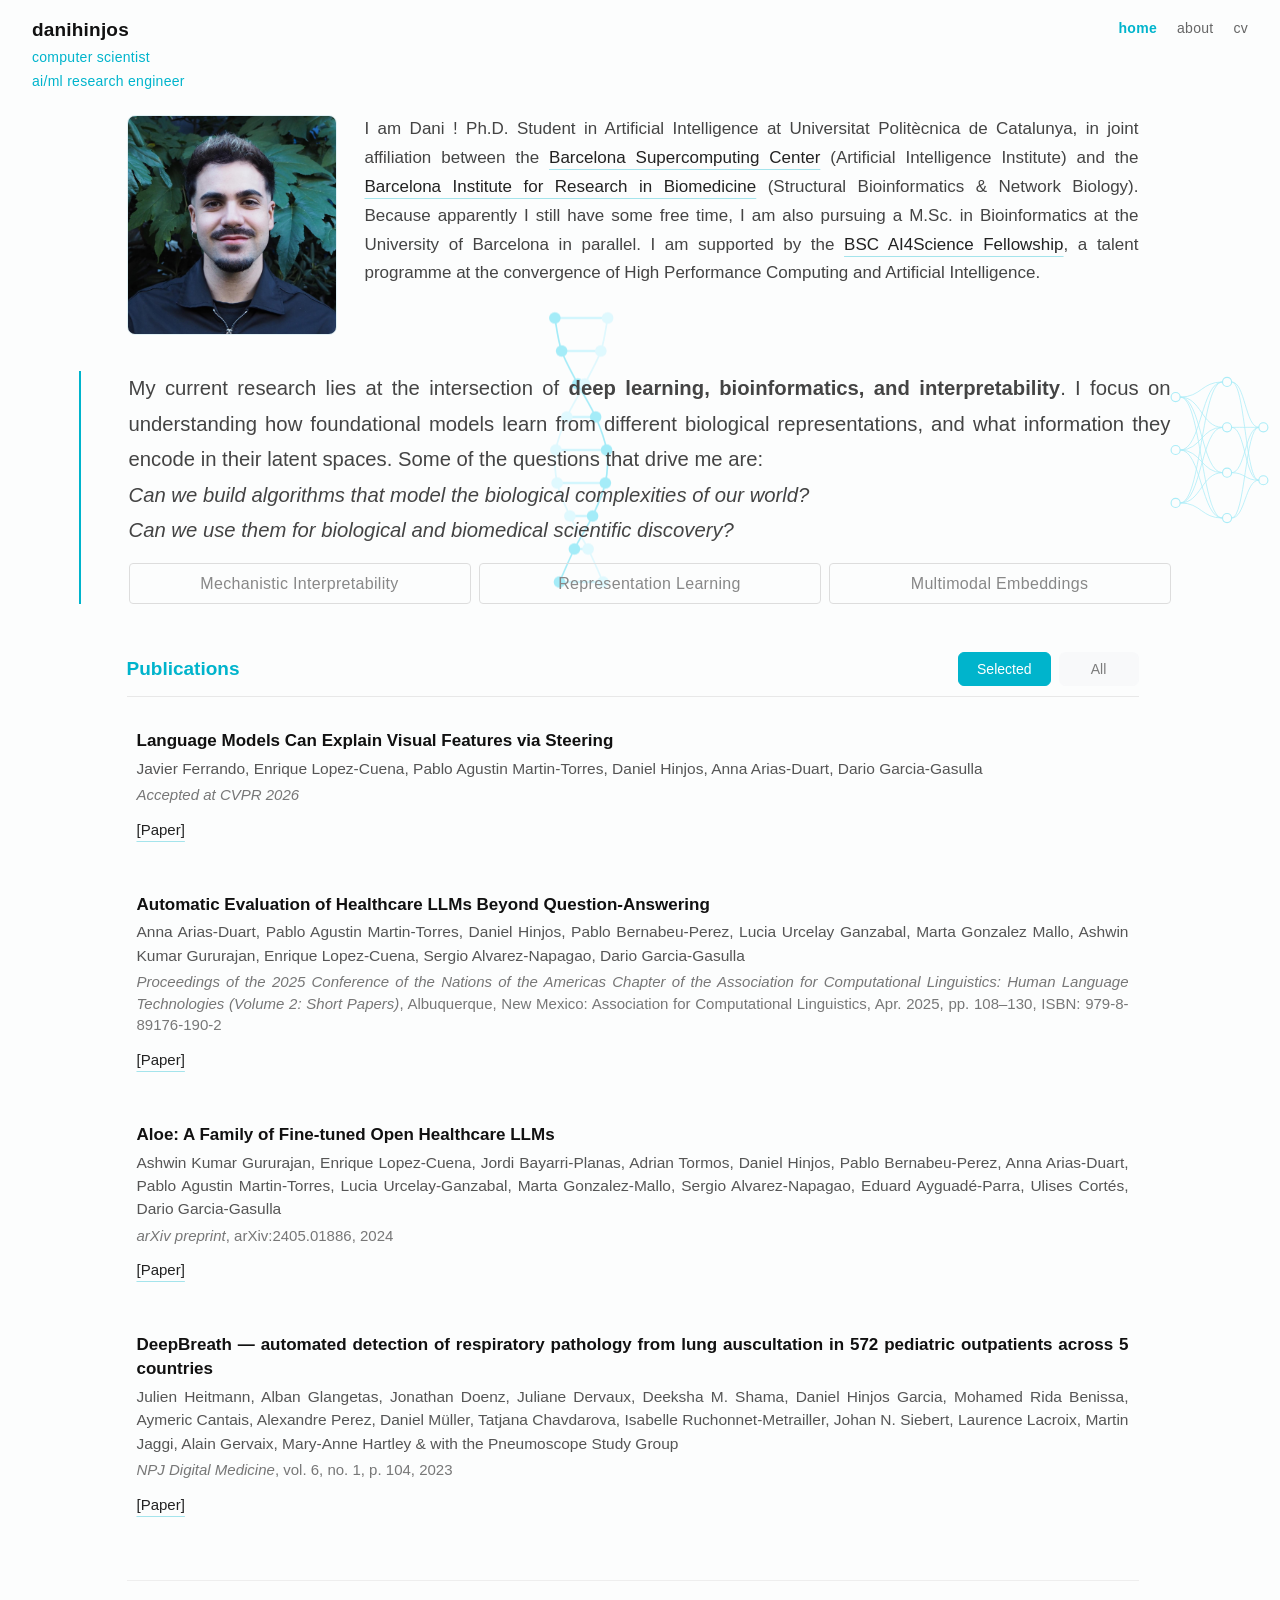
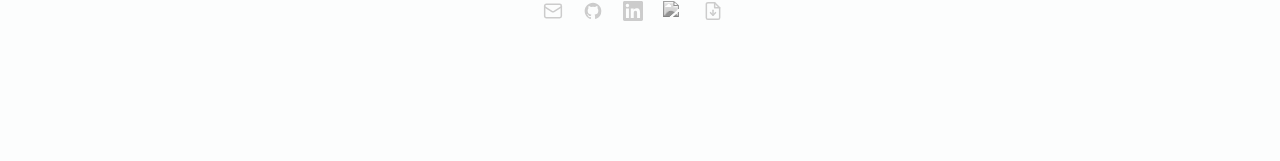
==== commit 1c3edf26: "Make mini DNA fully animated via JS, same as main helix Co-Authored-By: Claude Sonnet 4.6 <noreply@a" ====
--- a/index.html
+++ b/index.html
@@ -31,16 +31,25 @@
 <script>
 (function () {
   const DUR = 8000, STEP = 900;
+
+  // Main DNA
   const yPos = [20, 60, 100, 140, 180, 220, 260, 300, 340];
   const pathL = document.getElementById('dna-sl');
   const pathR = document.getElementById('dna-sr');
   const rungs = Array.from(document.querySelectorAll('.dna-rung'));
-  // Cache rung child elements
   const rungParts = rungs.map(function(g) {
     return { line: g.querySelector('line'), circles: g.querySelectorAll('circle') };
   });
 
-  // Smooth cosine wave: 1 → 0 → -1 → 0 → 1 with no harsh snapping at extremes
+  // Mini DNA
+  const yPosMini = [0, 35, 70, 105, 140];
+  const pathML = document.getElementById('dna-mini-sl');
+  const pathMR = document.getElementById('dna-mini-sr');
+  const miniRungs = Array.from(document.querySelectorAll('.dna-mini-rung'));
+  const miniRungParts = miniRungs.map(function(g) {
+    return { line: g.querySelector('line'), circles: g.querySelectorAll('circle') };
+  });
+
   function scaleAtPhase(phase) {
     return Math.cos(2 * Math.PI * phase);
   }
@@ -64,13 +73,13 @@
   }
 
   function frame(t) {
+    // Main DNA
     const lpts = [], rpts = [];
     for (let i = 0; i < 9; i++) {
       const phase = ((t + i * STEP) % DUR) / DUR;
       const s  = scaleAtPhase(phase);
       const lx = 50 - 32 * s;
       const rx = 50 + 32 * s;
-      // Move rung line and dots to the computed positions
       const p = rungParts[i];
       p.line.setAttribute('x1', lx.toFixed(2));
       p.line.setAttribute('x2', rx.toFixed(2));
@@ -81,6 +90,25 @@
     }
     pathL.setAttribute('d', catmullRom(lpts));
     pathR.setAttribute('d', catmullRom(rpts));
+
+    // Mini DNA (same timing, scaled to 40px viewBox)
+    const mlpts = [], mrpts = [];
+    for (let i = 0; i < 5; i++) {
+      const phase = ((t + i * STEP) % DUR) / DUR;
+      const s  = scaleAtPhase(phase);
+      const lx = 20 - 13 * s;
+      const rx = 20 + 13 * s;
+      const p = miniRungParts[i];
+      p.line.setAttribute('x1', lx.toFixed(2));
+      p.line.setAttribute('x2', rx.toFixed(2));
+      p.circles[0].setAttribute('cx', lx.toFixed(2));
+      p.circles[1].setAttribute('cx', rx.toFixed(2));
+      mlpts.push({x: lx, y: yPosMini[i]});
+      mrpts.push({x: rx, y: yPosMini[i]});
+    }
+    pathML.setAttribute('d', catmullRom(mlpts));
+    pathMR.setAttribute('d', catmullRom(mrpts));
+
     requestAnimationFrame(frame);
   }
   requestAnimationFrame(frame);
@@ -138,13 +166,13 @@
   <div class="profile">
     <div class="profile-photo-wrap">
       <svg class="deco-dna-mini" xmlns="http://www.w3.org/2000/svg" width="44" height="170" viewBox="0 0 40 155">
-        <path d="M5,0 C5,17 35,17 35,35 C35,52 5,52 5,70 C5,87 35,87 35,105 C35,122 5,122 5,140 C5,150 35,150 35,155" stroke="#00ccee" stroke-width="1.5" fill="none"/>
-        <path d="M35,0 C35,17 5,17 5,35 C5,52 35,52 35,70 C35,87 5,87 5,105 C5,122 35,122 35,140 C35,150 5,150 5,155" stroke="#aaefff" stroke-width="1.5" fill="none"/>
-        <line x1="5"  y1="0"   x2="35" y2="0"   stroke="#44ddff" stroke-width="1.5"/><circle cx="5"  cy="0"   r="4" fill="#00ccee"/><circle cx="35" cy="0"   r="4" fill="#aaefff"/>
-        <line x1="35" y1="35"  x2="5"  y2="35"  stroke="#44ddff" stroke-width="1.5"/><circle cx="35" cy="35"  r="4" fill="#00ccee"/><circle cx="5"  cy="35"  r="4" fill="#aaefff"/>
-        <line x1="5"  y1="70"  x2="35" y2="70"  stroke="#44ddff" stroke-width="1.5"/><circle cx="5"  cy="70"  r="4" fill="#00ccee"/><circle cx="35" cy="70"  r="4" fill="#aaefff"/>
-        <line x1="35" y1="105" x2="5"  y2="105" stroke="#44ddff" stroke-width="1.5"/><circle cx="35" cy="105" r="4" fill="#00ccee"/><circle cx="5"  cy="105" r="4" fill="#aaefff"/>
-        <line x1="5"  y1="140" x2="35" y2="140" stroke="#44ddff" stroke-width="1.5"/><circle cx="5"  cy="140" r="4" fill="#00ccee"/><circle cx="35" cy="140" r="4" fill="#aaefff"/>
+        <path id="dna-mini-sl" stroke="#00ccee" stroke-width="1.5" fill="none"/>
+        <path id="dna-mini-sr" stroke="#aaefff" stroke-width="1.5" fill="none"/>
+        <g class="dna-mini-rung"><line x1="7" y1="0"   x2="33" y2="0"   stroke="#44ddff" stroke-width="1.5"/><circle cx="7"  cy="0"   r="4" fill="#00ccee"/><circle cx="33" cy="0"   r="4" fill="#aaefff"/></g>
+        <g class="dna-mini-rung"><line x1="7" y1="35"  x2="33" y2="35"  stroke="#44ddff" stroke-width="1.5"/><circle cx="7"  cy="35"  r="4" fill="#00ccee"/><circle cx="33" cy="35"  r="4" fill="#aaefff"/></g>
+        <g class="dna-mini-rung"><line x1="7" y1="70"  x2="33" y2="70"  stroke="#44ddff" stroke-width="1.5"/><circle cx="7"  cy="70"  r="4" fill="#00ccee"/><circle cx="33" cy="70"  r="4" fill="#aaefff"/></g>
+        <g class="dna-mini-rung"><line x1="7" y1="105" x2="33" y2="105" stroke="#44ddff" stroke-width="1.5"/><circle cx="7"  cy="105" r="4" fill="#00ccee"/><circle cx="33" cy="105" r="4" fill="#aaefff"/></g>
+        <g class="dna-mini-rung"><line x1="7" y1="140" x2="33" y2="140" stroke="#44ddff" stroke-width="1.5"/><circle cx="7"  cy="140" r="4" fill="#00ccee"/><circle cx="33" cy="140" r="4" fill="#aaefff"/></g>
       </svg>
       <img class="profile-photo" src="profile.jpg" alt="Daniel Hinjos García">
       <svg class="deco-nn-mini" xmlns="http://www.w3.org/2000/svg" width="56" height="170" viewBox="0 0 50 155">
--- a/style.css
+++ b/style.css
@@ -760,13 +760,7 @@
 /* DNA rung positions driven entirely by JS */
 
 /* Mobile mini decorations beside profile photo */
-.profile-photo-wrap { display: contents; }
 .deco-dna-mini, .deco-nn-mini { display: none; }
-
-@keyframes dna-mini-pulse {
-  0%, 100% { opacity: 0.28; }
-  50%       { opacity: 0.48; }
-}
 
 @media (max-width: 768px) {
   .profile-photo-wrap {
@@ -783,7 +777,7 @@
   .deco-dna-mini {
     display: block;
     flex-shrink: 0;
-    animation: dna-mini-pulse 3s ease-in-out infinite;
+    opacity: 0.35;
   }
   .deco-nn-mini {
     display: block;
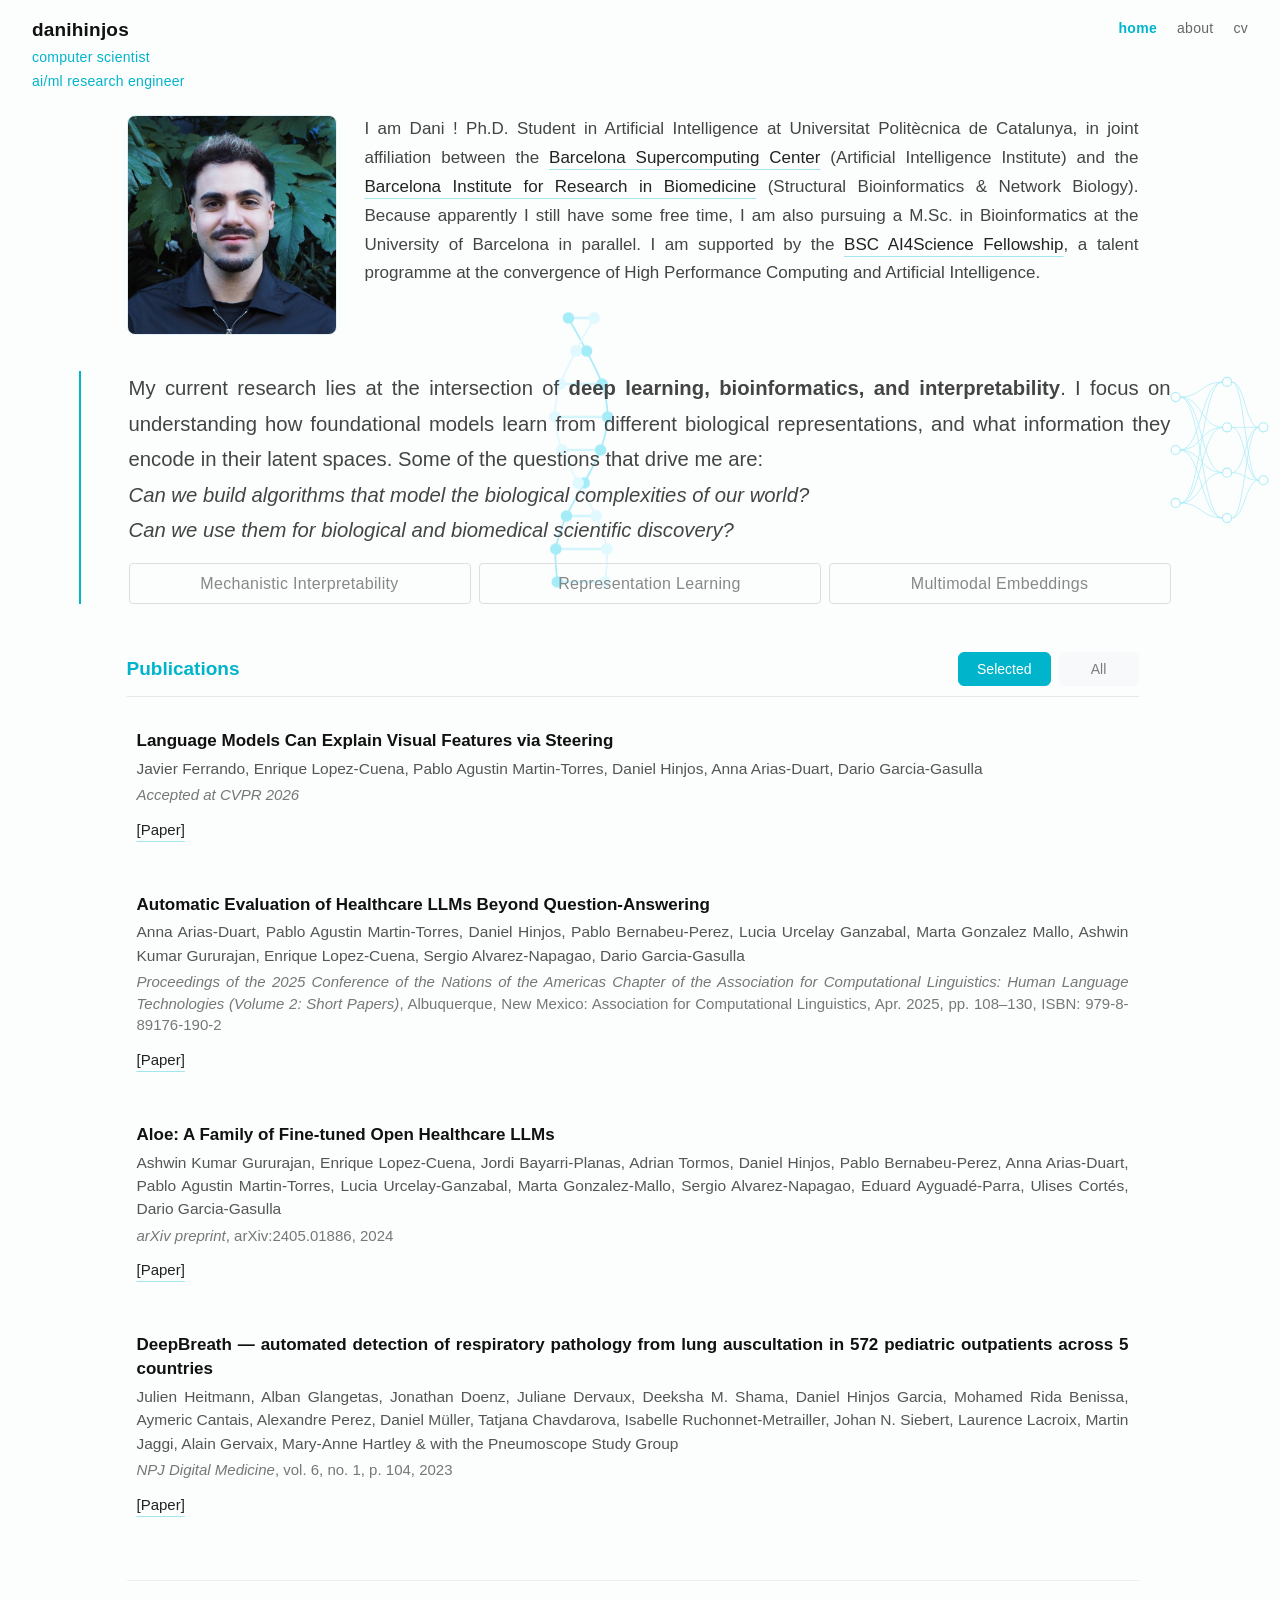
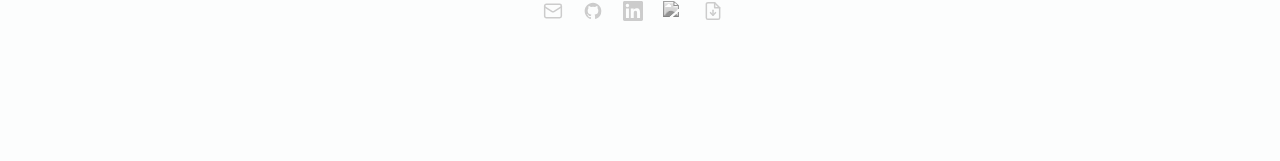
==== commit defd2615: "Fix mini DNA animation (DOMContentLoaded), shrink both SVGs, fix NN paths Co-Authored-By: Claude Son" ====
--- a/index.html
+++ b/index.html
@@ -32,7 +32,7 @@
 (function () {
   const DUR = 8000, STEP = 900;
 
-  // Main DNA
+  // Main DNA (elements exist above this script)
   const yPos = [20, 60, 100, 140, 180, 220, 260, 300, 340];
   const pathL = document.getElementById('dna-sl');
   const pathR = document.getElementById('dna-sr');
@@ -41,18 +41,18 @@
     return { line: g.querySelector('line'), circles: g.querySelectorAll('circle') };
   });
 
-  // Mini DNA
+  // Mini DNA (elements are below this script — init after DOM ready)
   const yPosMini = [0, 35, 70, 105, 140];
-  const pathML = document.getElementById('dna-mini-sl');
-  const pathMR = document.getElementById('dna-mini-sr');
-  const miniRungs = Array.from(document.querySelectorAll('.dna-mini-rung'));
-  const miniRungParts = miniRungs.map(function(g) {
-    return { line: g.querySelector('line'), circles: g.querySelectorAll('circle') };
+  var pathML = null, pathMR = null, miniRungParts = [];
+  document.addEventListener('DOMContentLoaded', function() {
+    pathML = document.getElementById('dna-mini-sl');
+    pathMR = document.getElementById('dna-mini-sr');
+    miniRungParts = Array.from(document.querySelectorAll('.dna-mini-rung')).map(function(g) {
+      return { line: g.querySelector('line'), circles: g.querySelectorAll('circle') };
+    });
   });
 
-  function scaleAtPhase(phase) {
-    return Math.cos(2 * Math.PI * phase);
-  }
+  function scaleAtPhase(phase) { return Math.cos(2 * Math.PI * phase); }
 
   function catmullRom(pts) {
     const n = pts.length;
@@ -77,37 +77,31 @@
     const lpts = [], rpts = [];
     for (let i = 0; i < 9; i++) {
       const phase = ((t + i * STEP) % DUR) / DUR;
-      const s  = scaleAtPhase(phase);
-      const lx = 50 - 32 * s;
-      const rx = 50 + 32 * s;
+      const s = scaleAtPhase(phase);
+      const lx = 50 - 32 * s, rx = 50 + 32 * s;
       const p = rungParts[i];
-      p.line.setAttribute('x1', lx.toFixed(2));
-      p.line.setAttribute('x2', rx.toFixed(2));
-      p.circles[0].setAttribute('cx', lx.toFixed(2));
-      p.circles[1].setAttribute('cx', rx.toFixed(2));
-      lpts.push({x: lx, y: yPos[i]});
-      rpts.push({x: rx, y: yPos[i]});
+      p.line.setAttribute('x1', lx.toFixed(2)); p.line.setAttribute('x2', rx.toFixed(2));
+      p.circles[0].setAttribute('cx', lx.toFixed(2)); p.circles[1].setAttribute('cx', rx.toFixed(2));
+      lpts.push({x: lx, y: yPos[i]}); rpts.push({x: rx, y: yPos[i]});
     }
     pathL.setAttribute('d', catmullRom(lpts));
     pathR.setAttribute('d', catmullRom(rpts));
 
-    // Mini DNA (same timing, scaled to 40px viewBox)
-    const mlpts = [], mrpts = [];
-    for (let i = 0; i < 5; i++) {
-      const phase = ((t + i * STEP) % DUR) / DUR;
-      const s  = scaleAtPhase(phase);
-      const lx = 20 - 13 * s;
-      const rx = 20 + 13 * s;
-      const p = miniRungParts[i];
-      p.line.setAttribute('x1', lx.toFixed(2));
-      p.line.setAttribute('x2', rx.toFixed(2));
-      p.circles[0].setAttribute('cx', lx.toFixed(2));
-      p.circles[1].setAttribute('cx', rx.toFixed(2));
-      mlpts.push({x: lx, y: yPosMini[i]});
-      mrpts.push({x: rx, y: yPosMini[i]});
+    // Mini DNA
+    if (pathML && miniRungParts.length) {
+      const mlpts = [], mrpts = [];
+      for (let i = 0; i < 5; i++) {
+        const phase = ((t + i * STEP) % DUR) / DUR;
+        const s = scaleAtPhase(phase);
+        const lx = 20 - 13 * s, rx = 20 + 13 * s;
+        const p = miniRungParts[i];
+        p.line.setAttribute('x1', lx.toFixed(2)); p.line.setAttribute('x2', rx.toFixed(2));
+        p.circles[0].setAttribute('cx', lx.toFixed(2)); p.circles[1].setAttribute('cx', rx.toFixed(2));
+        mlpts.push({x: lx, y: yPosMini[i]}); mrpts.push({x: rx, y: yPosMini[i]});
+      }
+      pathML.setAttribute('d', catmullRom(mlpts));
+      pathMR.setAttribute('d', catmullRom(mrpts));
     }
-    pathML.setAttribute('d', catmullRom(mlpts));
-    pathMR.setAttribute('d', catmullRom(mrpts));
 
     requestAnimationFrame(frame);
   }
@@ -165,7 +159,7 @@
   <!-- ── Profile ── -->
   <div class="profile">
     <div class="profile-photo-wrap">
-      <svg class="deco-dna-mini" xmlns="http://www.w3.org/2000/svg" width="44" height="170" viewBox="0 0 40 155">
+      <svg class="deco-dna-mini" xmlns="http://www.w3.org/2000/svg" width="28" height="110" viewBox="0 0 40 155">
         <path id="dna-mini-sl" stroke="#00ccee" stroke-width="1.5" fill="none"/>
         <path id="dna-mini-sr" stroke="#aaefff" stroke-width="1.5" fill="none"/>
         <g class="dna-mini-rung"><line x1="7" y1="0"   x2="33" y2="0"   stroke="#44ddff" stroke-width="1.5"/><circle cx="7"  cy="0"   r="4" fill="#00ccee"/><circle cx="33" cy="0"   r="4" fill="#aaefff"/></g>
@@ -175,22 +169,22 @@
         <g class="dna-mini-rung"><line x1="7" y1="140" x2="33" y2="140" stroke="#44ddff" stroke-width="1.5"/><circle cx="7"  cy="140" r="4" fill="#00ccee"/><circle cx="33" cy="140" r="4" fill="#aaefff"/></g>
       </svg>
       <img class="profile-photo" src="profile.jpg" alt="Daniel Hinjos García">
-      <svg class="deco-nn-mini" xmlns="http://www.w3.org/2000/svg" width="56" height="170" viewBox="0 0 50 155">
+      <svg class="deco-nn-mini" xmlns="http://www.w3.org/2000/svg" width="34" height="110" viewBox="0 0 50 155">
         <g class="nn-conn-ih" fill="none" stroke="#00ccee" stroke-width="0.9">
-          <path pathLength="1" d="M10,25 C20,25 20,18  30,18 "/><path pathLength="1" d="M10,25 C20,25 20,72  30,72 "/><path pathLength="1" d="M10,25 C20,25 20,126 30,126"/>
-          <path pathLength="1" d="M10,77 C20,77 20,18  30,18 "/><path pathLength="1" d="M10,77 C20,77 20,72  30,72 "/><path pathLength="1" d="M10,77 C20,77 20,126 30,126"/>
-          <path pathLength="1" d="M10,129 C20,129 20,18  30,18 "/><path pathLength="1" d="M10,129 C20,129 20,72  30,72 "/><path pathLength="1" d="M10,129 C20,129 20,126 30,126"/>
+          <path pathLength="1" d="M10,25 C20,25 20,18  30,18 "/><path pathLength="1" d="M10,25 C20,25 20,77  30,77 "/><path pathLength="1" d="M10,25 C20,25 20,136 30,136"/>
+          <path pathLength="1" d="M10,77 C20,77 20,18  30,18 "/><path pathLength="1" d="M10,77 C20,77 20,77  30,77 "/><path pathLength="1" d="M10,77 C20,77 20,136 30,136"/>
+          <path pathLength="1" d="M10,129 C20,129 20,18  30,18 "/><path pathLength="1" d="M10,129 C20,129 20,77  30,77 "/><path pathLength="1" d="M10,129 C20,129 20,136 30,136"/>
         </g>
         <g class="nn-conn-ho" fill="none" stroke="#00ccee" stroke-width="0.9">
-          <path pathLength="1" d="M32,18  C40,18  40,52  40,52  L40,52"/><path pathLength="1" d="M32,18  C40,18  40,103 40,103 L40,103"/>
-          <path pathLength="1" d="M32,72  C40,72  40,52  40,52  L40,52"/><path pathLength="1" d="M32,72  C40,72  40,103 40,103 L40,103"/>
-          <path pathLength="1" d="M32,126 C40,126 40,52  40,52  L40,52"/><path pathLength="1" d="M32,126 C40,126 40,103 40,103 L40,103"/>
+          <path pathLength="1" d="M32,18  C41,18  41,52  42,52 "/><path pathLength="1" d="M32,18  C41,18  41,103 42,103"/>
+          <path pathLength="1" d="M32,77  C41,77  41,52  42,52 "/><path pathLength="1" d="M32,77  C41,77  41,103 42,103"/>
+          <path pathLength="1" d="M32,136 C41,136 41,52  42,52 "/><path pathLength="1" d="M32,136 C41,136 41,103 42,103"/>
         </g>
         <g class="nn-layer-i" fill="#00ccee" fill-opacity="0" stroke="#00ccee" stroke-width="1.2">
           <circle cx="10" cy="25"  r="5"/><circle cx="10" cy="77"  r="5"/><circle cx="10" cy="129" r="5"/>
         </g>
         <g class="nn-layer-h" fill="#00ccee" fill-opacity="0" stroke="#00ccee" stroke-width="1.2">
-          <circle cx="30" cy="18" r="5"/><circle cx="30" cy="72" r="5"/><circle cx="30" cy="126" r="5"/>
+          <circle cx="30" cy="18" r="5"/><circle cx="30" cy="77" r="5"/><circle cx="30" cy="136" r="5"/>
         </g>
         <g class="nn-layer-o" fill="#00ccee" fill-opacity="0" stroke="#00ccee" stroke-width="1.2">
           <circle cx="42" cy="52" r="5"/><circle cx="42" cy="103" r="5"/>
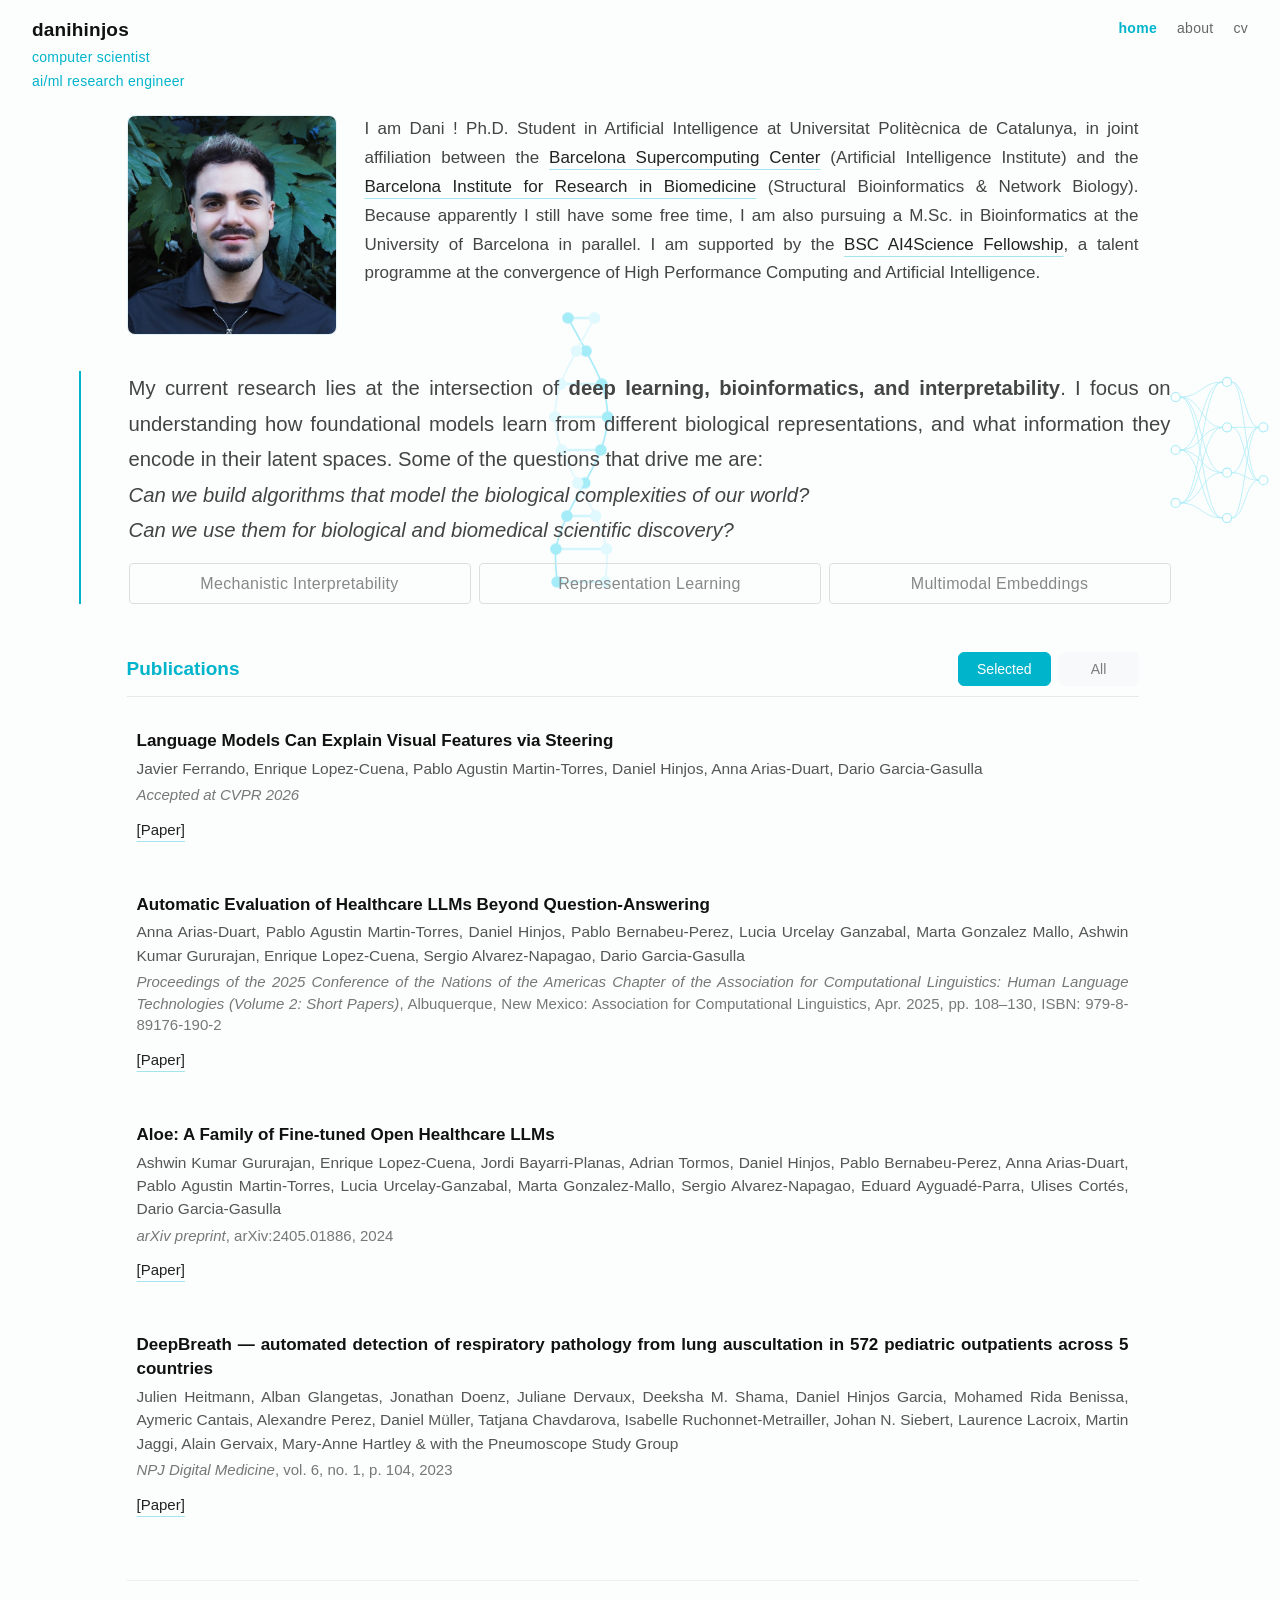
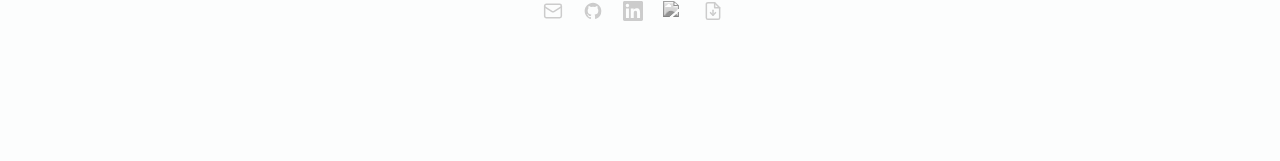
==== commit 604fca07: "Improve mini DNA (9 rungs, more turns) and NN (wider layout, space-between) Co-Authored-By: Claude S" ====
--- a/index.html
+++ b/index.html
@@ -42,7 +42,7 @@
   });
 
   // Mini DNA (elements are below this script — init after DOM ready)
-  const yPosMini = [0, 35, 70, 105, 140];
+  const yPosMini = [0, 17, 34, 51, 68, 85, 102, 119, 136];
   var pathML = null, pathMR = null, miniRungParts = [];
   document.addEventListener('DOMContentLoaded', function() {
     pathML = document.getElementById('dna-mini-sl');
@@ -90,10 +90,10 @@
     // Mini DNA
     if (pathML && miniRungParts.length) {
       const mlpts = [], mrpts = [];
-      for (let i = 0; i < 5; i++) {
+      for (let i = 0; i < 9; i++) {
         const phase = ((t + i * STEP) % DUR) / DUR;
         const s = scaleAtPhase(phase);
-        const lx = 20 - 13 * s, rx = 20 + 13 * s;
+        const lx = 20 - 15 * s, rx = 20 + 15 * s;
         const p = miniRungParts[i];
         p.line.setAttribute('x1', lx.toFixed(2)); p.line.setAttribute('x2', rx.toFixed(2));
         p.circles[0].setAttribute('cx', lx.toFixed(2)); p.circles[1].setAttribute('cx', rx.toFixed(2));
@@ -159,35 +159,39 @@
   <!-- ── Profile ── -->
   <div class="profile">
     <div class="profile-photo-wrap">
-      <svg class="deco-dna-mini" xmlns="http://www.w3.org/2000/svg" width="28" height="110" viewBox="0 0 40 155">
+      <svg class="deco-dna-mini" xmlns="http://www.w3.org/2000/svg" width="32" height="130" viewBox="0 0 40 155">
         <path id="dna-mini-sl" stroke="#00ccee" stroke-width="1.5" fill="none"/>
         <path id="dna-mini-sr" stroke="#aaefff" stroke-width="1.5" fill="none"/>
-        <g class="dna-mini-rung"><line x1="7" y1="0"   x2="33" y2="0"   stroke="#44ddff" stroke-width="1.5"/><circle cx="7"  cy="0"   r="4" fill="#00ccee"/><circle cx="33" cy="0"   r="4" fill="#aaefff"/></g>
-        <g class="dna-mini-rung"><line x1="7" y1="35"  x2="33" y2="35"  stroke="#44ddff" stroke-width="1.5"/><circle cx="7"  cy="35"  r="4" fill="#00ccee"/><circle cx="33" cy="35"  r="4" fill="#aaefff"/></g>
-        <g class="dna-mini-rung"><line x1="7" y1="70"  x2="33" y2="70"  stroke="#44ddff" stroke-width="1.5"/><circle cx="7"  cy="70"  r="4" fill="#00ccee"/><circle cx="33" cy="70"  r="4" fill="#aaefff"/></g>
-        <g class="dna-mini-rung"><line x1="7" y1="105" x2="33" y2="105" stroke="#44ddff" stroke-width="1.5"/><circle cx="7"  cy="105" r="4" fill="#00ccee"/><circle cx="33" cy="105" r="4" fill="#aaefff"/></g>
-        <g class="dna-mini-rung"><line x1="7" y1="140" x2="33" y2="140" stroke="#44ddff" stroke-width="1.5"/><circle cx="7"  cy="140" r="4" fill="#00ccee"/><circle cx="33" cy="140" r="4" fill="#aaefff"/></g>
+        <g class="dna-mini-rung"><line x1="5" y1="0"   x2="35" y2="0"   stroke="#44ddff" stroke-width="1.5"/><circle cx="5"  cy="0"   r="3.5" fill="#00ccee"/><circle cx="35" cy="0"   r="3.5" fill="#aaefff"/></g>
+        <g class="dna-mini-rung"><line x1="5" y1="17"  x2="35" y2="17"  stroke="#44ddff" stroke-width="1.5"/><circle cx="5"  cy="17"  r="3.5" fill="#00ccee"/><circle cx="35" cy="17"  r="3.5" fill="#aaefff"/></g>
+        <g class="dna-mini-rung"><line x1="5" y1="34"  x2="35" y2="34"  stroke="#44ddff" stroke-width="1.5"/><circle cx="5"  cy="34"  r="3.5" fill="#00ccee"/><circle cx="35" cy="34"  r="3.5" fill="#aaefff"/></g>
+        <g class="dna-mini-rung"><line x1="5" y1="51"  x2="35" y2="51"  stroke="#44ddff" stroke-width="1.5"/><circle cx="5"  cy="51"  r="3.5" fill="#00ccee"/><circle cx="35" cy="51"  r="3.5" fill="#aaefff"/></g>
+        <g class="dna-mini-rung"><line x1="5" y1="68"  x2="35" y2="68"  stroke="#44ddff" stroke-width="1.5"/><circle cx="5"  cy="68"  r="3.5" fill="#00ccee"/><circle cx="35" cy="68"  r="3.5" fill="#aaefff"/></g>
+        <g class="dna-mini-rung"><line x1="5" y1="85"  x2="35" y2="85"  stroke="#44ddff" stroke-width="1.5"/><circle cx="5"  cy="85"  r="3.5" fill="#00ccee"/><circle cx="35" cy="85"  r="3.5" fill="#aaefff"/></g>
+        <g class="dna-mini-rung"><line x1="5" y1="102" x2="35" y2="102" stroke="#44ddff" stroke-width="1.5"/><circle cx="5"  cy="102" r="3.5" fill="#00ccee"/><circle cx="35" cy="102" r="3.5" fill="#aaefff"/></g>
+        <g class="dna-mini-rung"><line x1="5" y1="119" x2="35" y2="119" stroke="#44ddff" stroke-width="1.5"/><circle cx="5"  cy="119" r="3.5" fill="#00ccee"/><circle cx="35" cy="119" r="3.5" fill="#aaefff"/></g>
+        <g class="dna-mini-rung"><line x1="5" y1="136" x2="35" y2="136" stroke="#44ddff" stroke-width="1.5"/><circle cx="5"  cy="136" r="3.5" fill="#00ccee"/><circle cx="35" cy="136" r="3.5" fill="#aaefff"/></g>
       </svg>
       <img class="profile-photo" src="profile.jpg" alt="Daniel Hinjos García">
-      <svg class="deco-nn-mini" xmlns="http://www.w3.org/2000/svg" width="34" height="110" viewBox="0 0 50 155">
+      <svg class="deco-nn-mini" xmlns="http://www.w3.org/2000/svg" width="46" height="130" viewBox="0 0 64 155">
         <g class="nn-conn-ih" fill="none" stroke="#00ccee" stroke-width="0.9">
-          <path pathLength="1" d="M10,25 C20,25 20,18  30,18 "/><path pathLength="1" d="M10,25 C20,25 20,77  30,77 "/><path pathLength="1" d="M10,25 C20,25 20,136 30,136"/>
-          <path pathLength="1" d="M10,77 C20,77 20,18  30,18 "/><path pathLength="1" d="M10,77 C20,77 20,77  30,77 "/><path pathLength="1" d="M10,77 C20,77 20,136 30,136"/>
-          <path pathLength="1" d="M10,129 C20,129 20,18  30,18 "/><path pathLength="1" d="M10,129 C20,129 20,77  30,77 "/><path pathLength="1" d="M10,129 C20,129 20,136 30,136"/>
+          <path pathLength="1" d="M10,25 C26,25 26,18  42,18 "/><path pathLength="1" d="M10,25 C26,25 26,77  42,77 "/><path pathLength="1" d="M10,25 C26,25 26,136 42,136"/>
+          <path pathLength="1" d="M10,77 C26,77 26,18  42,18 "/><path pathLength="1" d="M10,77 C26,77 26,77  42,77 "/><path pathLength="1" d="M10,77 C26,77 26,136 42,136"/>
+          <path pathLength="1" d="M10,129 C26,129 26,18  42,18 "/><path pathLength="1" d="M10,129 C26,129 26,77  42,77 "/><path pathLength="1" d="M10,129 C26,129 26,136 42,136"/>
         </g>
         <g class="nn-conn-ho" fill="none" stroke="#00ccee" stroke-width="0.9">
-          <path pathLength="1" d="M32,18  C41,18  41,52  42,52 "/><path pathLength="1" d="M32,18  C41,18  41,103 42,103"/>
-          <path pathLength="1" d="M32,77  C41,77  41,52  42,52 "/><path pathLength="1" d="M32,77  C41,77  41,103 42,103"/>
-          <path pathLength="1" d="M32,136 C41,136 41,52  42,52 "/><path pathLength="1" d="M32,136 C41,136 41,103 42,103"/>
+          <path pathLength="1" d="M44,18  C54,18  54,55  56,55 "/><path pathLength="1" d="M44,18  C54,18  54,107 56,107"/>
+          <path pathLength="1" d="M44,77  C54,77  54,55  56,55 "/><path pathLength="1" d="M44,77  C54,77  54,107 56,107"/>
+          <path pathLength="1" d="M44,136 C54,136 54,55  56,55 "/><path pathLength="1" d="M44,136 C54,136 54,107 56,107"/>
         </g>
         <g class="nn-layer-i" fill="#00ccee" fill-opacity="0" stroke="#00ccee" stroke-width="1.2">
           <circle cx="10" cy="25"  r="5"/><circle cx="10" cy="77"  r="5"/><circle cx="10" cy="129" r="5"/>
         </g>
         <g class="nn-layer-h" fill="#00ccee" fill-opacity="0" stroke="#00ccee" stroke-width="1.2">
-          <circle cx="30" cy="18" r="5"/><circle cx="30" cy="77" r="5"/><circle cx="30" cy="136" r="5"/>
+          <circle cx="42" cy="18" r="5"/><circle cx="42" cy="77" r="5"/><circle cx="42" cy="136" r="5"/>
         </g>
         <g class="nn-layer-o" fill="#00ccee" fill-opacity="0" stroke="#00ccee" stroke-width="1.2">
-          <circle cx="42" cy="52" r="5"/><circle cx="42" cy="103" r="5"/>
+          <circle cx="56" cy="55" r="5"/><circle cx="56" cy="107" r="5"/>
         </g>
       </svg>
     </div>
--- a/style.css
+++ b/style.css
@@ -766,8 +766,7 @@
   .profile-photo-wrap {
     display: flex;
     align-items: center;
-    justify-content: center;
-    gap: 8px;
+    justify-content: space-between;
     margin-bottom: 20px;
   }
   .profile-photo-wrap .profile-photo {
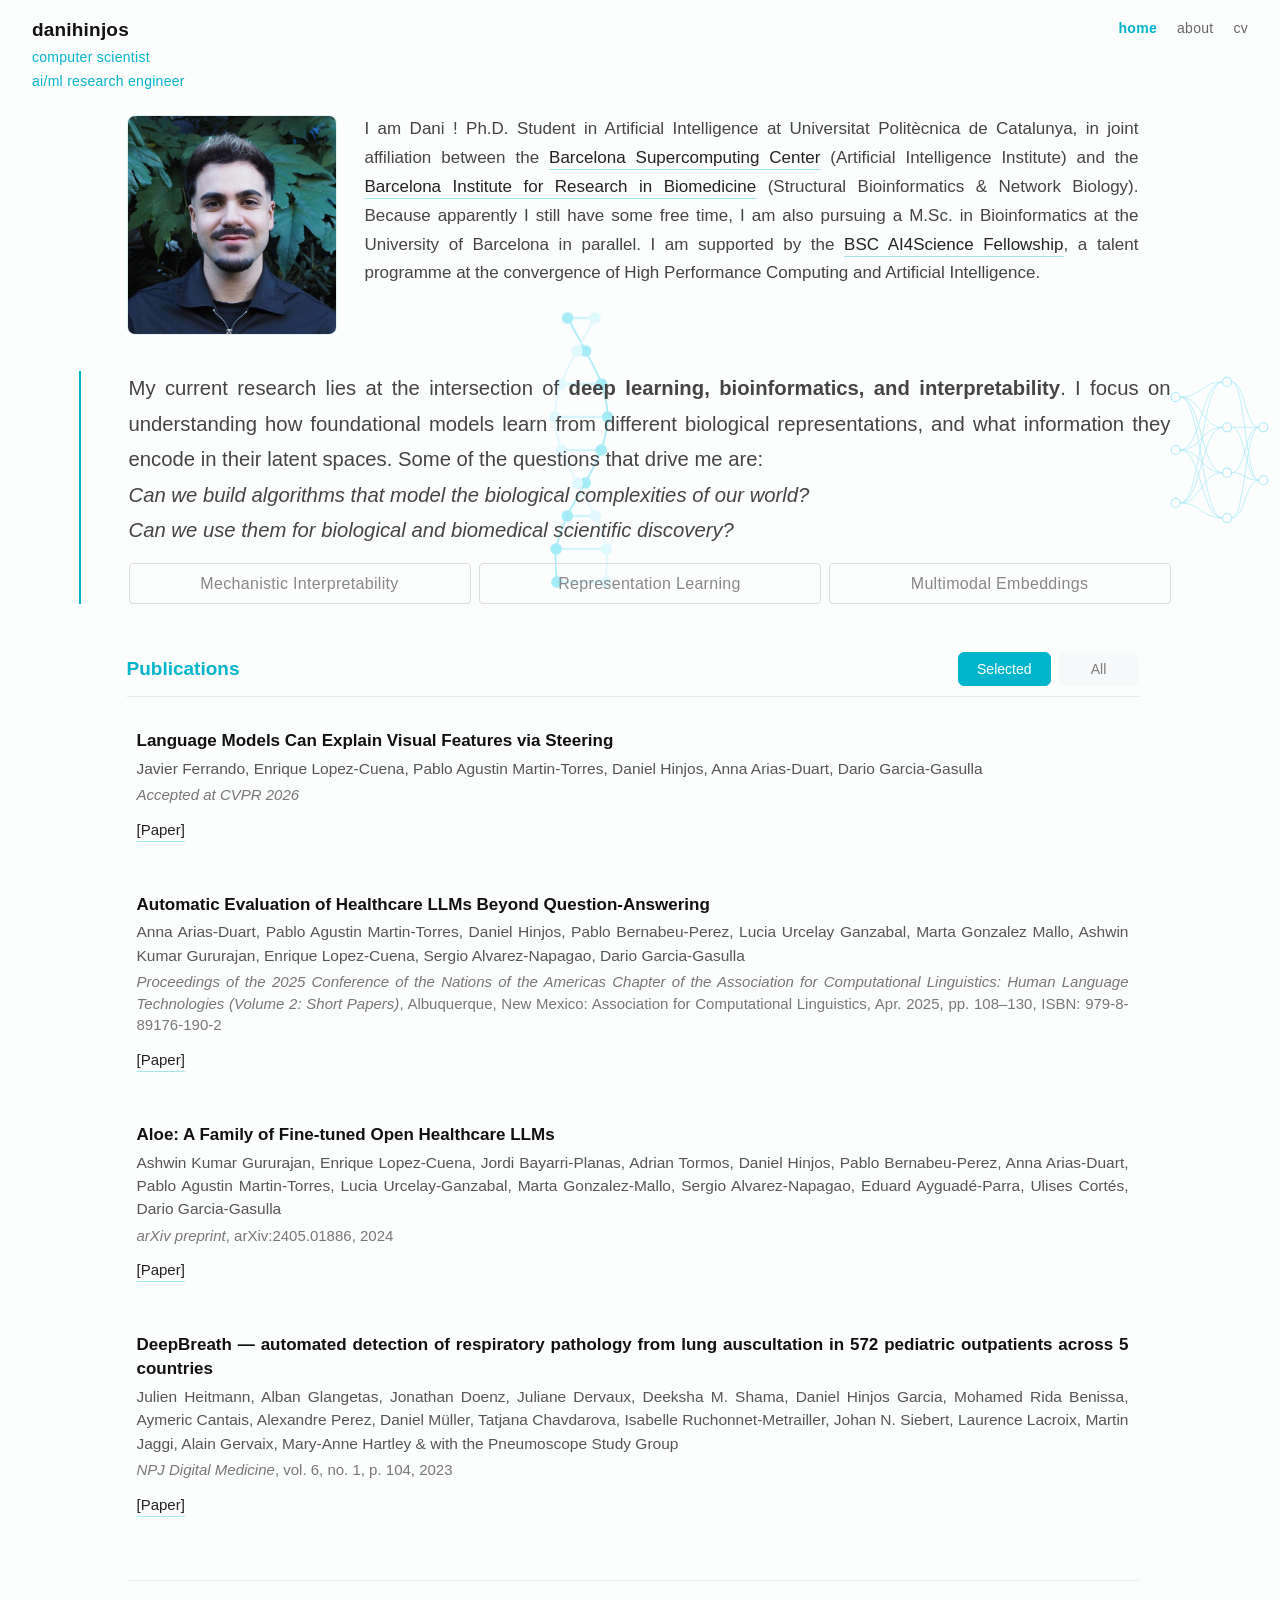
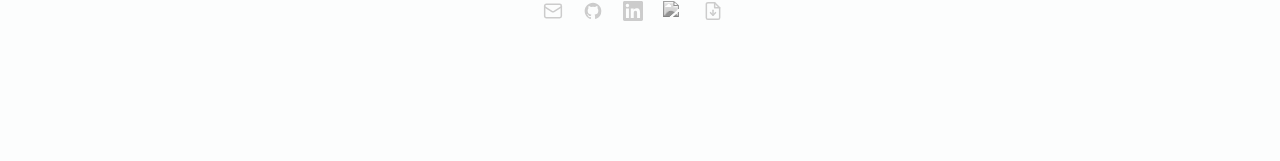
==== commit 4f6fa749: "Fix NN proportions (even layer spacing), center mini decos closer to photo Co-Authored-By: Claude So" ====
--- a/index.html
+++ b/index.html
@@ -173,25 +173,25 @@
         <g class="dna-mini-rung"><line x1="5" y1="136" x2="35" y2="136" stroke="#44ddff" stroke-width="1.5"/><circle cx="5"  cy="136" r="3.5" fill="#00ccee"/><circle cx="35" cy="136" r="3.5" fill="#aaefff"/></g>
       </svg>
       <img class="profile-photo" src="profile.jpg" alt="Daniel Hinjos García">
-      <svg class="deco-nn-mini" xmlns="http://www.w3.org/2000/svg" width="46" height="130" viewBox="0 0 64 155">
+      <svg class="deco-nn-mini" xmlns="http://www.w3.org/2000/svg" width="50" height="130" viewBox="0 0 72 155">
         <g class="nn-conn-ih" fill="none" stroke="#00ccee" stroke-width="0.9">
-          <path pathLength="1" d="M10,25 C26,25 26,18  42,18 "/><path pathLength="1" d="M10,25 C26,25 26,77  42,77 "/><path pathLength="1" d="M10,25 C26,25 26,136 42,136"/>
-          <path pathLength="1" d="M10,77 C26,77 26,18  42,18 "/><path pathLength="1" d="M10,77 C26,77 26,77  42,77 "/><path pathLength="1" d="M10,77 C26,77 26,136 42,136"/>
-          <path pathLength="1" d="M10,129 C26,129 26,18  42,18 "/><path pathLength="1" d="M10,129 C26,129 26,77  42,77 "/><path pathLength="1" d="M10,129 C26,129 26,136 42,136"/>
+          <path pathLength="1" d="M8,25  C22,25  22,18  36,18 "/><path pathLength="1" d="M8,25  C22,25  22,77  36,77 "/><path pathLength="1" d="M8,25  C22,25  22,136 36,136"/>
+          <path pathLength="1" d="M8,77  C22,77  22,18  36,18 "/><path pathLength="1" d="M8,77  C22,77  22,77  36,77 "/><path pathLength="1" d="M8,77  C22,77  22,136 36,136"/>
+          <path pathLength="1" d="M8,129 C22,129 22,18  36,18 "/><path pathLength="1" d="M8,129 C22,129 22,77  36,77 "/><path pathLength="1" d="M8,129 C22,129 22,136 36,136"/>
         </g>
         <g class="nn-conn-ho" fill="none" stroke="#00ccee" stroke-width="0.9">
-          <path pathLength="1" d="M44,18  C54,18  54,55  56,55 "/><path pathLength="1" d="M44,18  C54,18  54,107 56,107"/>
-          <path pathLength="1" d="M44,77  C54,77  54,55  56,55 "/><path pathLength="1" d="M44,77  C54,77  54,107 56,107"/>
-          <path pathLength="1" d="M44,136 C54,136 54,55  56,55 "/><path pathLength="1" d="M44,136 C54,136 54,107 56,107"/>
+          <path pathLength="1" d="M38,18  C54,18  54,55  64,55 "/><path pathLength="1" d="M38,18  C54,18  54,107 64,107"/>
+          <path pathLength="1" d="M38,77  C54,77  54,55  64,55 "/><path pathLength="1" d="M38,77  C54,77  54,107 64,107"/>
+          <path pathLength="1" d="M38,136 C54,136 54,55  64,55 "/><path pathLength="1" d="M38,136 C54,136 54,107 64,107"/>
         </g>
         <g class="nn-layer-i" fill="#00ccee" fill-opacity="0" stroke="#00ccee" stroke-width="1.2">
-          <circle cx="10" cy="25"  r="5"/><circle cx="10" cy="77"  r="5"/><circle cx="10" cy="129" r="5"/>
+          <circle cx="8"  cy="25"  r="5"/><circle cx="8"  cy="77"  r="5"/><circle cx="8"  cy="129" r="5"/>
         </g>
         <g class="nn-layer-h" fill="#00ccee" fill-opacity="0" stroke="#00ccee" stroke-width="1.2">
-          <circle cx="42" cy="18" r="5"/><circle cx="42" cy="77" r="5"/><circle cx="42" cy="136" r="5"/>
+          <circle cx="36" cy="18" r="5"/><circle cx="36" cy="77" r="5"/><circle cx="36" cy="136" r="5"/>
         </g>
         <g class="nn-layer-o" fill="#00ccee" fill-opacity="0" stroke="#00ccee" stroke-width="1.2">
-          <circle cx="56" cy="55" r="5"/><circle cx="56" cy="107" r="5"/>
+          <circle cx="64" cy="55" r="5"/><circle cx="64" cy="107" r="5"/>
         </g>
       </svg>
     </div>
--- a/style.css
+++ b/style.css
@@ -766,7 +766,8 @@
   .profile-photo-wrap {
     display: flex;
     align-items: center;
-    justify-content: space-between;
+    justify-content: center;
+    gap: 10px;
     margin-bottom: 20px;
   }
   .profile-photo-wrap .profile-photo {
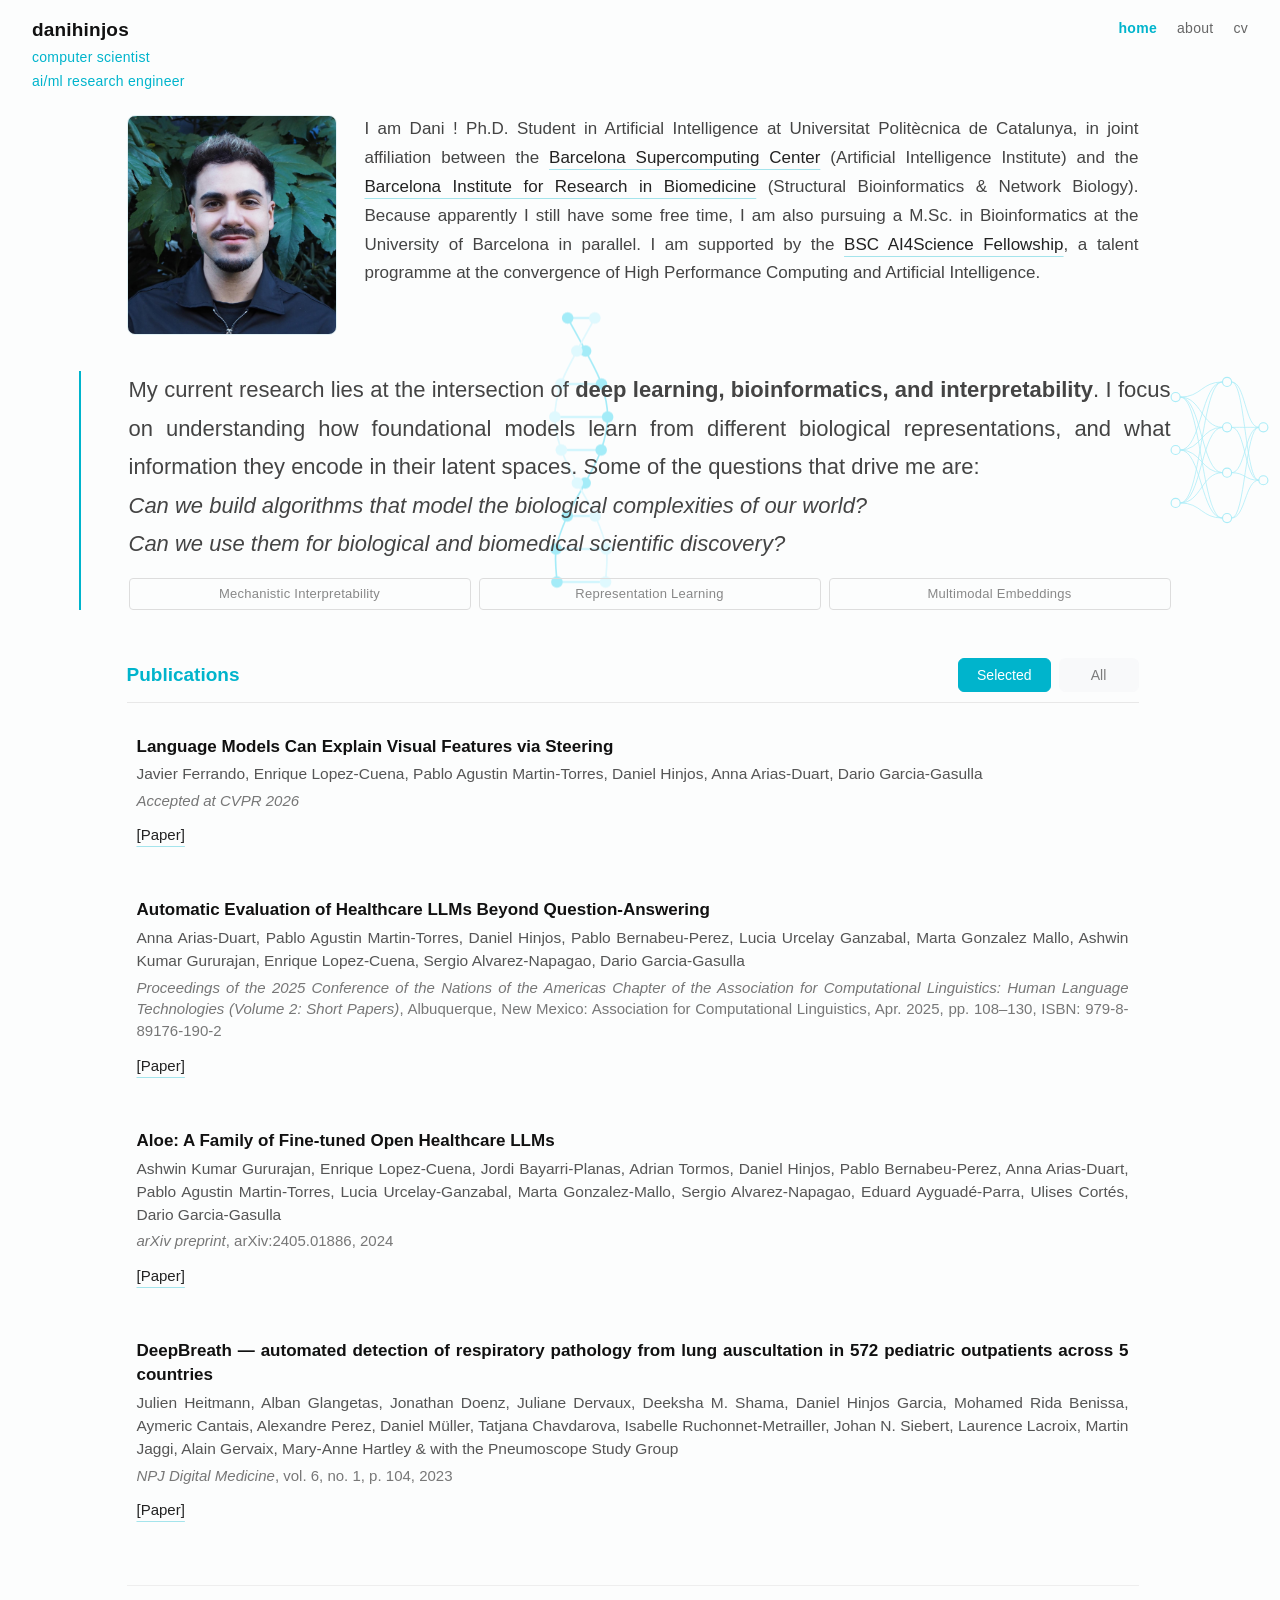
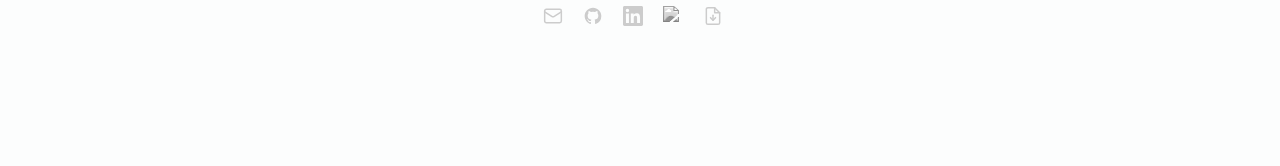
==== commit a21139ff: "Update LinkedIn URL with correct encoded name and locale Co-Authored-By: Claude Sonnet 4.6 <noreply@" ====
--- a/index.html
+++ b/index.html
@@ -390,7 +390,7 @@
       <a href="https://github.com/danihinjos" class="footer-icon-link" title="GitHub" target="_blank">
         <svg xmlns="http://www.w3.org/2000/svg" width="20" height="20" viewBox="0 0 24 24" fill="currentColor"><path d="M12 2C6.477 2 2 6.484 2 12.017c0 4.425 2.865 8.18 6.839 9.504.5.092.682-.217.682-.483 0-.237-.008-.868-.013-1.703-2.782.605-3.369-1.343-3.369-1.343-.454-1.158-1.11-1.466-1.11-1.466-.908-.62.069-.608.069-.608 1.003.07 1.531 1.032 1.531 1.032.892 1.53 2.341 1.088 2.91.832.092-.647.35-1.088.636-1.338-2.22-.253-4.555-1.113-4.555-4.951 0-1.093.39-1.988 1.029-2.688-.103-.253-.446-1.272.098-2.65 0 0 .84-.27 2.75 1.026A9.564 9.564 0 0 1 12 6.844a9.59 9.59 0 0 1 2.504.337c1.909-1.296 2.747-1.027 2.747-1.027.546 1.379.202 2.398.1 2.651.64.7 1.028 1.595 1.028 2.688 0 3.848-2.339 4.695-4.566 4.943.359.309.678.92.678 1.855 0 1.338-.012 2.419-.012 2.747 0 .268.18.58.688.482A10.02 10.02 0 0 0 22 12.017C22 6.484 17.522 2 12 2z"/></svg>
       </a>
-      <a href="https://www.linkedin.com/in/daniel-hinjos-garcia" class="footer-icon-link" title="LinkedIn" target="_blank">
+      <a href="https://www.linkedin.com/in/daniel-hinjos-garc%C3%ADa/?locale=en" class="footer-icon-link" title="LinkedIn" target="_blank">
         <svg xmlns="http://www.w3.org/2000/svg" width="20" height="20" viewBox="0 0 24 24" fill="currentColor"><path d="M20.447 20.452h-3.554v-5.569c0-1.328-.027-3.037-1.852-3.037-1.853 0-2.136 1.445-2.136 2.939v5.667H9.351V9h3.414v1.561h.046c.477-.9 1.637-1.85 3.37-1.85 3.601 0 4.267 2.37 4.267 5.455v6.286zM5.337 7.433a2.062 2.062 0 0 1-2.063-2.065 2.064 2.064 0 1 1 2.063 2.065zm1.782 13.019H3.555V9h3.564v11.452zM22.225 0H1.771C.792 0 0 .774 0 1.729v20.542C0 23.227.792 24 1.771 24h20.451C23.2 24 24 23.227 24 22.271V1.729C24 .774 23.2 0 22.222 0h.003z"/></svg>
       </a>
       <a href="https://scholar.google.com/citations?user=0cdrSZ8AAAAJ&hl=es" class="footer-icon-link" title="Google Scholar" target="_blank">
--- a/style.css
+++ b/style.css
@@ -217,7 +217,7 @@
 }
 
 .research-lede {
-  font-size: 20.3px;
+  font-size: 22px;
   color: #444;
   line-height: 1.75;
   margin: 0;
@@ -232,11 +232,11 @@
 .research-topic {
   flex: 1;
   text-align: center;
-  font-size: 16px;
+  font-size: 13px;
   color: #888;
   border: 1px solid #ddd;
   border-radius: 4px;
-  padding: 6px 10px;
+  padding: 4px 7px;
   letter-spacing: 0.02em;
 }
 
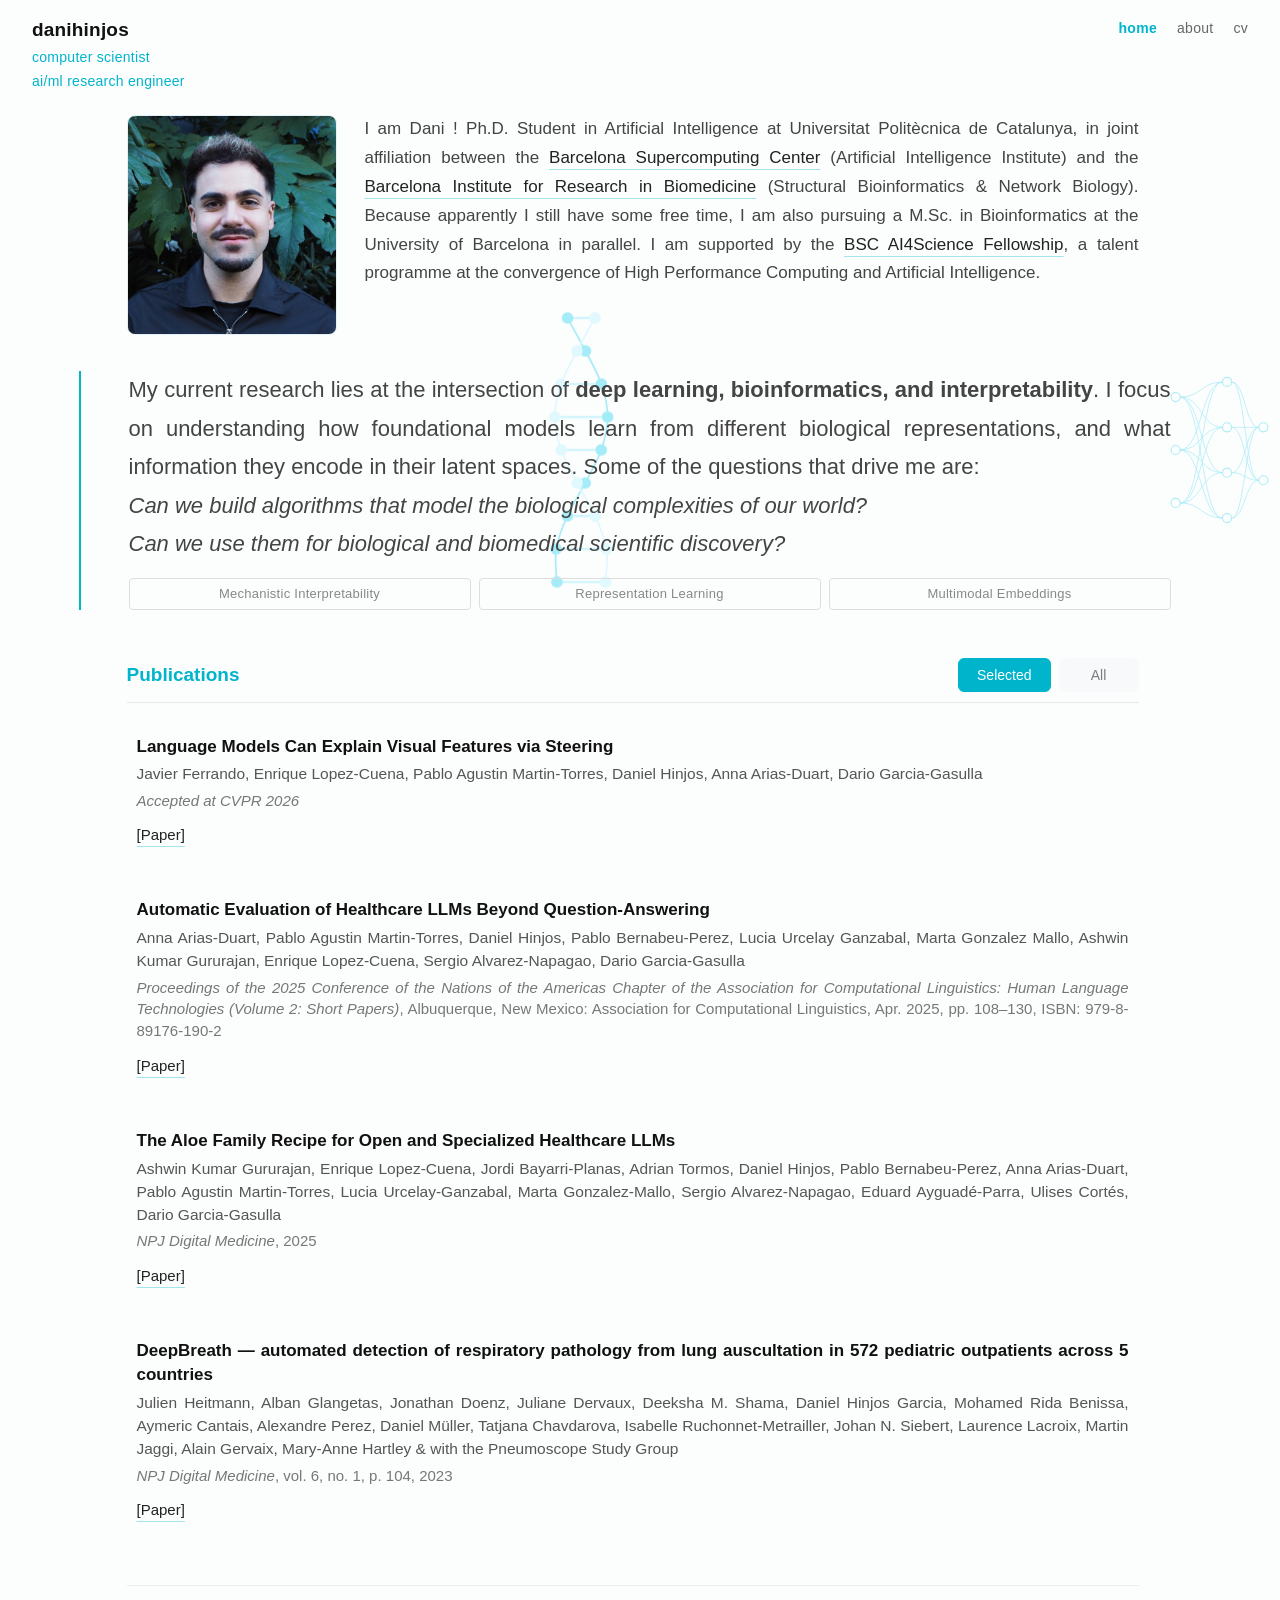
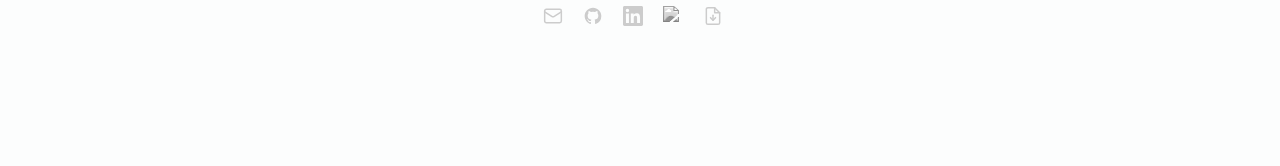
==== commit effb77c0: "Update Aloe publication title and venue (accepted at NPJ Digital Medicine) Co-Authored-By: Claude So" ====
--- a/index.html
+++ b/index.html
@@ -6,9 +6,9 @@
   <meta name="author" content="Daniel Hinjos García">
   <meta name="viewport" content="width=device-width, initial-scale=1">
   <link rel="stylesheet" href="style.css">
-  <link rel="icon" type="image/x-icon" href="favicon.ico">
-  <link rel="icon" type="image/png" sizes="32x32" href="favicon-32x32.png">
-  <link rel="apple-touch-icon" sizes="180x180" href="apple-touch-icon.png">
+  <link rel="icon" type="image/png" sizes="32x32" href="togeppi-favicon-32x32.png">
+  <link rel="icon" type="image/png" sizes="16x16" href="togeppi-favicon-16x16.png">
+  <link rel="apple-touch-icon" sizes="180x180" href="togeppi-apple-touch-icon.png">
 </head>
 <body>
 
@@ -297,14 +297,14 @@
     <!-- May 2024 -->
     <div class="pub-entry" data-selected="true">
       <div class="pub-info">
-        <div class="pub-title">Aloe: A Family of Fine-tuned Open Healthcare LLMs</div>
+        <div class="pub-title">The Aloe Family Recipe for Open and Specialized Healthcare LLMs</div>
         <div class="pub-authors">
           Ashwin Kumar Gururajan, Enrique Lopez-Cuena, Jordi Bayarri-Planas, Adrian Tormos,
           Daniel Hinjos, Pablo Bernabeu-Perez, Anna Arias-Duart, Pablo Agustin Martin-Torres,
           Lucia Urcelay-Ganzabal, Marta Gonzalez-Mallo, Sergio Alvarez-Napagao, Eduard Ayguadé-Parra,
           Ulises Cortés, Dario Garcia-Gasulla
         </div>
-        <div class="pub-venue"><em>arXiv preprint</em>, arXiv:2405.01886, 2024</div>
+        <div class="pub-venue"><em>NPJ Digital Medicine</em>, 2025</div>
         <div class="pub-links">
           <a href="https://doi.org/10.48550/arXiv.2405.01886">[Paper]</a>
         </div>
--- a/style.css
+++ b/style.css
@@ -932,10 +932,11 @@
     padding-right: 0;
   }
   .research-topics {
-    flex-wrap: wrap;
+    flex-direction: column;
   }
   .research-topic {
-    flex: 1 1 40%;
+    flex: none;
+    width: 100%;
   }
 
   /* Profile */
@@ -955,7 +956,7 @@
   }
 
   .research-lede {
-    font-size: 15px;
+    font-size: 18px;
   }
 
   /* About split */
